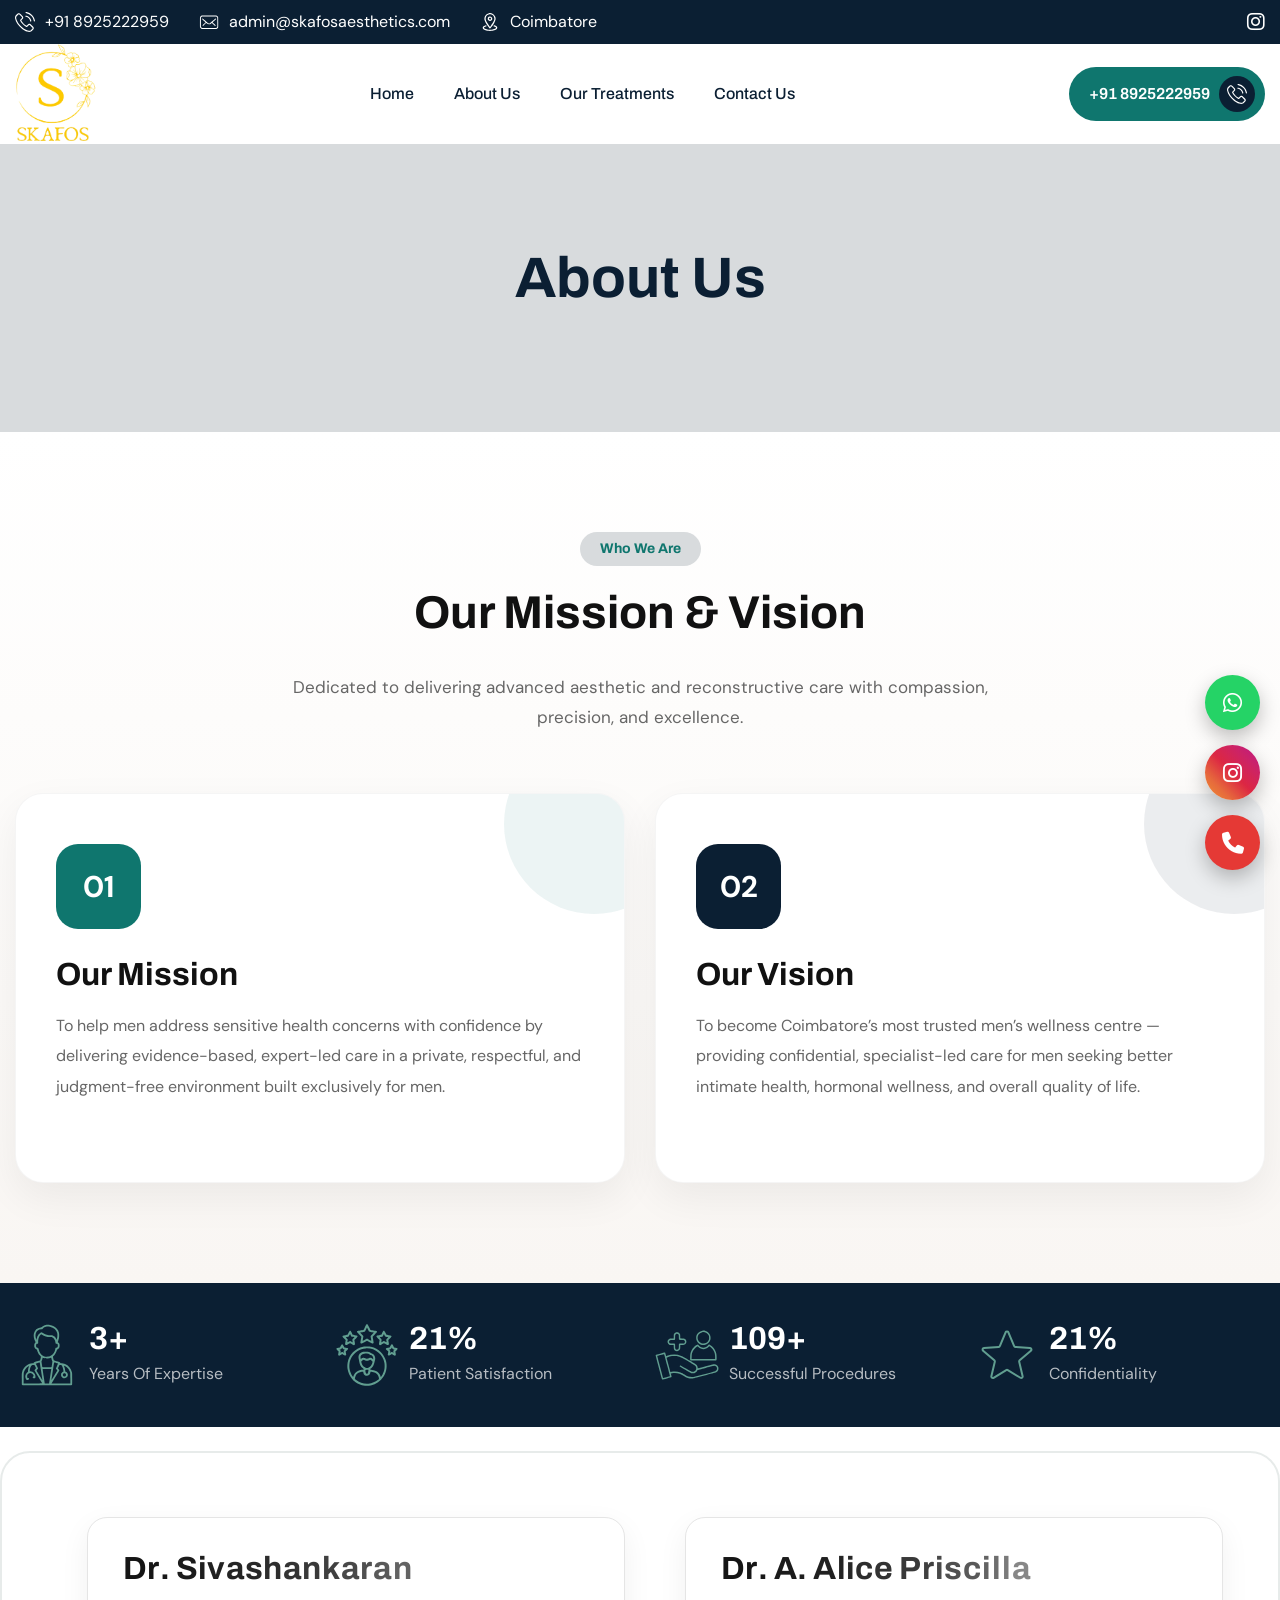
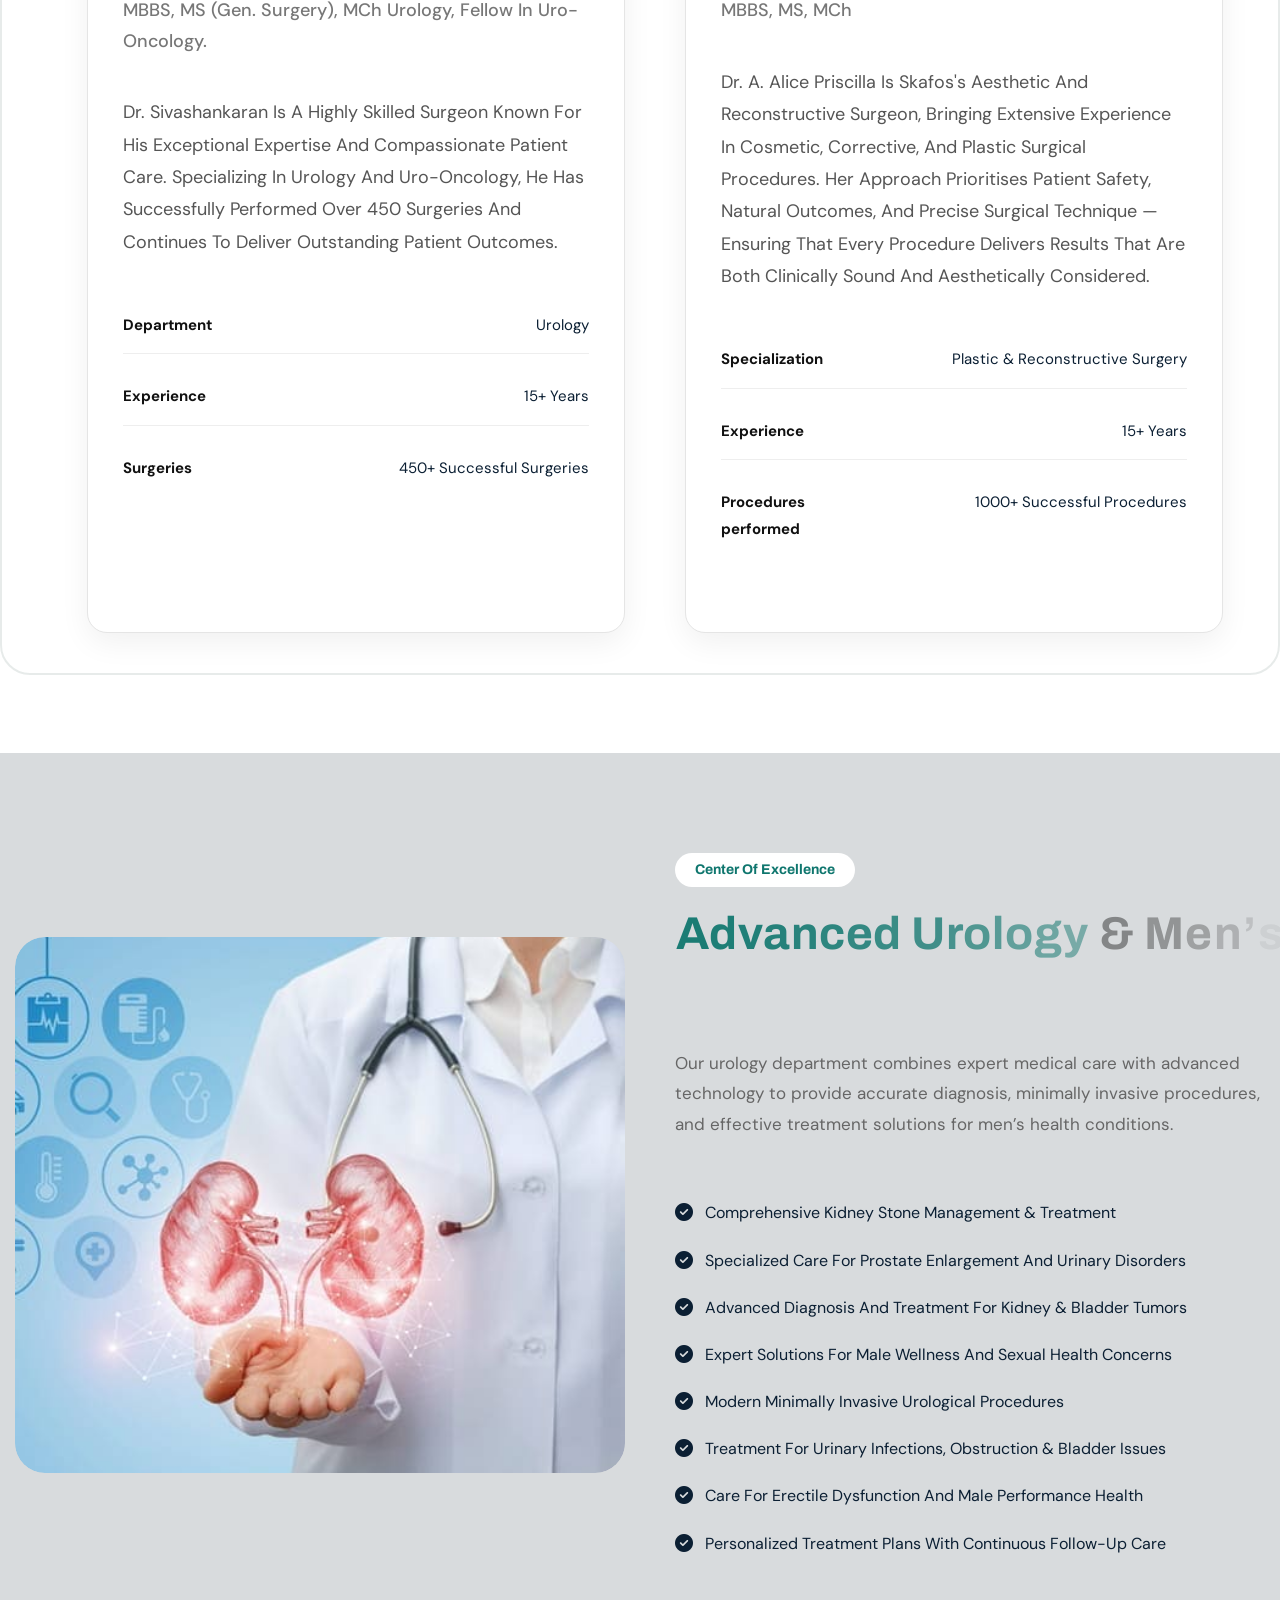
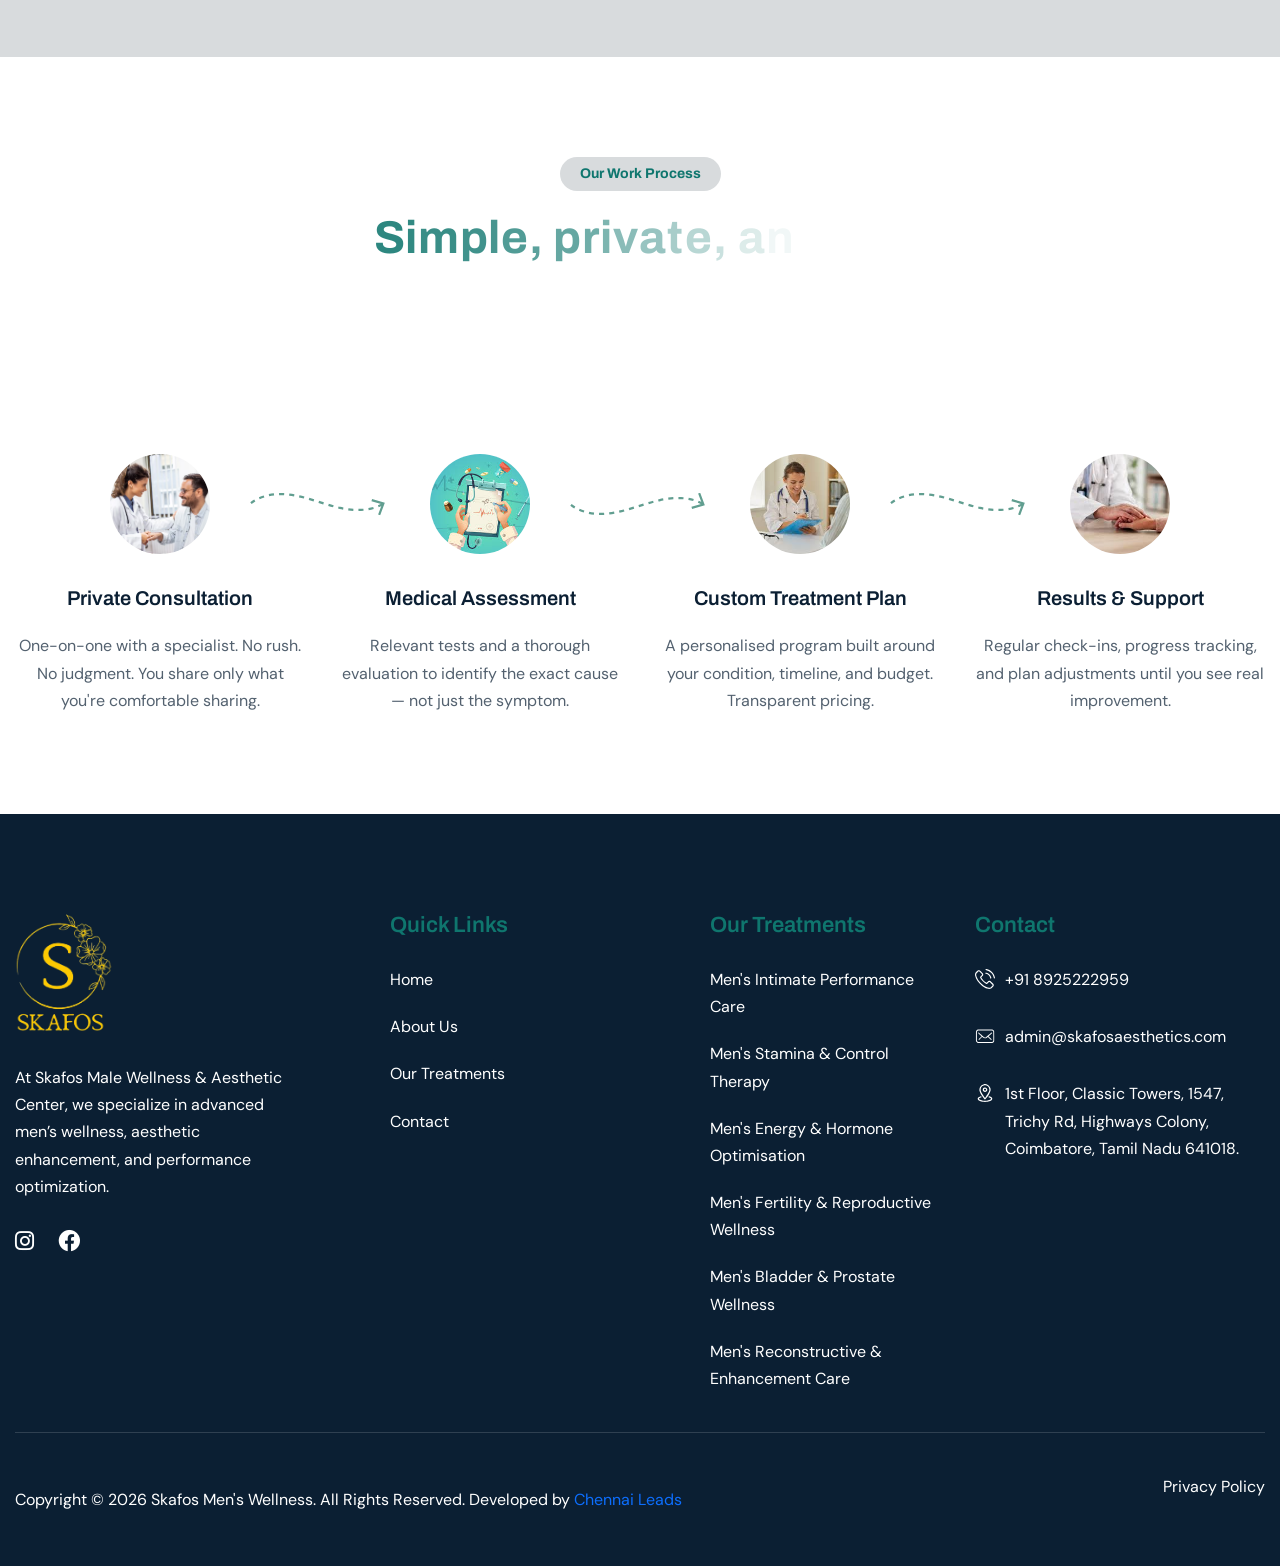
==== about.html @ 4e4a1e49 "first commit" ====
<!DOCTYPE html>
<html lang="zxx">

<!-- Mirrored from html.awaikenthemes.com/physiocare/contact.html by HTTrack Website Copier/3.x [XR&CO'2014], Mon, 18 May 2026 11:56:07 GMT -->
<head>
    <meta charset="utf-8">
<meta http-equiv="X-UA-Compatible" content="IE=edge">
<meta name="viewport" content="width=device-width, initial-scale=1.0">
	<!-- Meta -->
	<title>Skafos Men's Wellness </title>

<!-- Professional SEO Meta Tags -->
<meta name="description" content="Skafos Aesthetic & Wellness Center provides advanced men's wellness, aesthetic care, urology, hormone optimization, fertility wellness, and reconstructive treatments with expert medical care and complete privacy.">

<meta name="keywords" content="Men's Wellness Clinic, Aesthetic & Wellness Center, Men's Health Care, Hormone Optimization, Fertility Wellness, Urology Specialist, Reconstructive Care, Wellness Treatments, Private Men's Clinic, Advanced Aesthetic Care">

<meta name="author" content="Skafos Aesthetic & Wellness Center">

<meta name="robots" content="About, follow">
	<!-- Favicon Icon -->
	<link rel="shortcut icon" type="image/x-icon" href="images/favicon.ico">
	<!-- Google Fonts Css-->
	<link rel="preconnect" href="https://fonts.googleapis.com/">
    <link rel="preconnect" href="https://fonts.gstatic.com/" crossorigin>
    <link href="https://fonts.googleapis.com/css2?family=Archivo:ital,wght@0,100..900;1,100..900&amp;family=DM+Sans:ital,opsz,wght@0,9..40,100..1000;1,9..40,100..1000&amp;display=swap" rel="stylesheet">
	<!-- Bootstrap Css -->
	<link href="css/bootstrap.min.css" rel="stylesheet" media="screen">
	<!-- SlickNav Css -->
	<link href="css/slicknav.min.css" rel="stylesheet">
	<!-- Swiper Css -->
	<link rel="stylesheet" href="css/swiper-bundle.min.css">
	<!-- Font Awesome Icon Css-->
	<link href="css/all.css" rel="stylesheet" media="screen">
	<!-- Animated Css -->
	<link href="css/animate.css" rel="stylesheet">
    <!-- Magnific Popup Core Css File -->
	<link rel="stylesheet" href="css/magnific-popup.css">
	<!-- Mouse Cursor Css File -->
	<link rel="stylesheet" href="css/mousecursor.css">
	<!-- Main Custom Css -->
	<link href="css/custom.css?v=2" rel="stylesheet" media="screen">
</head>
 <style>
    /* Mission Vision Section */
.mission-vision-section{
    padding: 100px 0;
    background: linear-gradient(to bottom, #fff, #f9f6f3);
    position: relative;
    overflow: hidden;
}

/* Section Title */
.section-title{
    max-width: 700px;
    margin: 0 auto 60px;
}

/* .section-title span{
    display: inline-block;
    background: #f7e5df;
    color: #0F766E;
    padding: 8px 22px;
    border-radius: 50px;
    font-size: 14px;
    font-weight: 600;
    margin-bottom: 18px;
    letter-spacing: 0.5px;
} */

.section-title h2{
    font-size: 46px;
    font-weight: 700;
    color: #111;
    margin-bottom: 18px;
}

.section-title p{
    font-size: 17px;
    line-height: 1.8;
    color: #666;
}

/* Card Design */
.mv-card{
    position: relative;
    background: #fff;
    border-radius: 28px;
    padding: 50px 40px;
    height: 100%;
    overflow: hidden;
    transition: all 0.4s ease;
    box-shadow: 0 15px 40px rgba(0,0,0,0.06);
    border: 1px solid rgba(0,0,0,0.04);
}

.mv-card::before{
    content: '';
    position: absolute;
    width: 180px;
    height: 180px;
    border-radius: 50%;
    top: -60px;
    right: -60px;
    opacity: 0.08;
}

.mission-card::before{
    background: #0F766E;
}

.vision-card::before{
    background: #0B1F33;
}

.mv-card:hover{
    transform: translateY(-10px);
    box-shadow: 0 20px 50px rgba(0,0,0,0.12);
}

/* Icon */
.mv-icon{
    width: 85px;
    height: 85px;
    border-radius: 22px;
    display: flex;
    align-items: center;
    justify-content: center;
    margin-bottom: 30px;
    font-size: 30px;
    font-weight: 700;
    color: #fff;
}

.mission-card .mv-icon{
    background: #0F766E;
}

.vision-card .mv-icon{
    background: #0B1F33;
}

/* Content */
.mv-content h3{
    font-size: 32px;
    font-weight: 700;
    margin-bottom: 20px;
    color: #111;
}

.mv-content p{
    font-size: 16px;
    line-height: 1.9;
    color: #666;
    margin-bottom: 30px;
}

/* List */
.mv-content ul{
    padding: 0;
    margin: 0;
    list-style: none;
}

.mv-content ul li{
    position: relative;
    padding-left: 30px;
    margin-bottom: 15px;
    color: #444;
    font-size: 15px;
    font-weight: 500;
}

.mv-content ul li::before{
    content: "✓";
    position: absolute;
    left: 0;
    top: 0;
    color: #0F766E;
    font-weight: 700;
}

/* Responsive */
@media (max-width: 991px){

    .mission-vision-section{
        padding: 80px 0;
    }

    .section-title h2{
        font-size: 38px;
    }

    .mv-card{
        padding: 40px 30px;
    }
}

@media (max-width: 767px){

    .section-title{
        margin-bottom: 40px;
    }

    .section-title h2{
        font-size: 30px;
    }

    .section-title p{
        font-size: 15px;
    }

    .mv-card{
        padding: 35px 25px;
    }

    .mv-icon{
        width: 70px;
        height: 70px;
        font-size: 24px;
    }

    .mv-content h3{
        font-size: 26px;
    }
}
.floating-contact {
  position: fixed;
  right: 20px;
  bottom: 30px;
  z-index: 9999;

  display: flex;
  flex-direction: column;
  gap: 15px;
}

/* Buttons Base */
.contact-btn {
  width: 55px;
  height: 55px;
  border-radius: 50%;
  display: flex;
  align-items: center;
  justify-content: center;

  font-size: 22px;
  color: #fff;
  text-decoration: none;

  box-shadow: 0 8px 20px rgba(0,0,0,0.25);
  transition: all 0.3s ease;
  position: relative;
}

/* WhatsApp */
.whatsapp {
  background: #25D366;
}

/* Call */
.call {
  background: #E53935;
}

/* Instagram */
.instagram {
  background: linear-gradient(
    45deg,
    #f09433,
    #e6683c,
    #dc2743,
    #cc2366,
    #bc1888
  );
}

/* Hover Effects */
.contact-btn:hover {
  transform: scale(1.15);
  box-shadow: 0 10px 25px rgba(0,0,0,0.35);
}

/* Glow Effect */
.whatsapp:hover {
  box-shadow: 0 0 15px rgba(37, 211, 102, 0.6);
}

.call:hover {
  box-shadow: 0 0 15px rgba(229, 57, 53, 0.6);
}

.instagram:hover {
  box-shadow: 0 0 15px rgba(220, 39, 67, 0.6);
}

/* Floating Animation */
@keyframes floatY {
  0% { transform: translateY(0); }
  50% { transform: translateY(-6px); }
  100% { transform: translateY(0); }
}

.contact-btn {
  animation: floatY 3s ease-in-out infinite;
}

.call {
  animation-delay: 1s;
}

.instagram {
  animation-delay: 2s;
}
.team-member-details{
    background: #fff;
    border: 1px solid #e5e5e5;
    border-radius: 20px;
    padding: 35px;
    height: 100%;
    box-shadow: 0 10px 30px rgba(0,0,0,0.06);
    transition: all 0.3s ease;
}

.team-member-details:hover{
    transform: translateY(-5px);
    box-shadow: 0 15px 40px rgba(0,0,0,0.1);
}

.member-detail-header h2{
    font-size: 32px;
    margin-bottom: 10px;
    color: #111;
}

.member-detail-header p{
    color: #777;
    margin-bottom: 20px;
    font-weight: 500;
}

.member-detail-content p{
    line-height: 1.8;
    color: #555;
    margin-bottom: 25px;
}

.member-detail-body ul{
    list-style: none;
    padding: 0;
    margin: 0;
}

.member-detail-body ul li{
    display: flex;
    justify-content: space-between;
    gap: 15px;
    padding: 14px 0;
    border-bottom: 1px solid #eee;
    font-size: 15px;
}

.member-detail-body ul li:last-child{
    border-bottom: none;
}

.member-detail-body ul li span{
    font-weight: 700;
    color: #111;
}

/* Mobile Responsive */
@media (max-width: 767px){

    .team-member-details{
        padding: 25px;
    }

    .member-detail-header h2{
        font-size: 26px;
    }

    .member-detail-body ul li{
        flex-direction: column;
        align-items: flex-start;
    }
}
</style>
<body>
<div class="floating-contact">

  <!-- WhatsApp -->
  <a href="https://wa.me/918925222959" target="_blank" class="contact-btn whatsapp">
    <i class="fab fa-whatsapp"></i>
  </a>
 <!-- Instagram -->
  <a href="https://www.instagram.com/skafosaesthetics/" target="_blank" class="contact-btn instagram">
    <i class="fab fa-instagram"></i>
  </a>
  <!-- Call -->
  <a href="tel:+918925222959" class="contact-btn call">
    <i class="fas fa-phone"></i>
  </a>
</div>
    

   

    <!-- Topbar Section Start -->
    <div class="topbar d-none d-md-block ">
        <div class="container">
            <div class="row align-items-center">
                <div class="col-lg-9 col-md-12">
                    <!-- Topbar Contact Information Start -->
                    <div class="topbar-contact-info">
                        <ul>
                            <li><a href="tel:+918925222959"><img src="images/icon-phone.svg" alt="">+91 8925222959</a></li>
                            <li><a href="mailto:admin@skafosaesthetics.com"><img src="images/icon-mail.svg" alt="">admin@skafosaesthetics.com
</a></li>
                            <li class="hide-mobile"><a href="#"><img src="images/icon-location.svg" alt="">
                                 Coimbatore</a></li>
                        </ul>
                    </div>
                    <!-- Topbar Contact Information End -->
                </div>

                <div class="col-lg-3 col-md-0">
                    <!-- Topbar Social Links Start -->
                    <div class="topbar-social-links">
                        <ul>
                           
                          
                            <li><a href="https://www.instagram.com/skafosaesthetics?igsh=MTNkcXV2ZnFtOGQxYQ%3D%3D"><i class="fa-brands fa-instagram"></i></a></li>
                           
                        </ul>
                    </div>
                    <!-- Topbar Social Links End -->
                </div>
            </div>
        </div>
    </div>
    <!-- Topbar Section End -->

    <!-- Header Start -->
	<header class="main-header">
		<div class="header-sticky">
			<nav class="navbar navbar-expand-lg">
				<div class="container">
					<!-- Logo Start -->
					<a class="navbar-brand" href="index.html">
						<img src="images/logo1.png" alt="Logo" style="height: 100px;">
					</a>
					<!-- Logo End -->

					<!-- Main Menu Start -->
					<div class="collapse navbar-collapse main-menu">
                        <div class="nav-menu-wrapper">
                            <ul class="navbar-nav mr-auto" id="menu">
                                <li class="nav-item"><a class="nav-link" href="index.html">Home</a>
                                 
                                </li> 
                                <li class="nav-item"><a class="nav-link "href="about.html">About Us</a></li>                               
                                <li class="nav-item"><a class="nav-link" href="services.html">Our Treatments</a></li>
                                
                                <li class="nav-item"><a class="nav-link" href="contact.html">Contact Us</a></li>                                
                            </ul>
                        </div>
                        <!-- Let’s Start Button Start -->
                        <div class="header-btn d-inline-flex">
                            <a href="tel:+918925222959" class="btn-default">+91 8925222959</a>
                        </div>
                        <!-- Let’s Start Button End -->
					</div>
					<!-- Main Menu End -->
					<div class="navbar-toggle"></div>
				</div>
			</nav>
			<div class="responsive-menu"></div>
		</div>
	</header>
	<!-- Header End -->

	<!-- Page Header Start -->
	<div class="page-header">
		<div class="container">
			<div class="row">
				<div class="col-lg-12">
					<!-- Page Header Box Start -->
					<div class="page-header-box">
						<h1 class="text-anime-style-2" data-cursor="-opaque">About Us</h1>
						<!-- <nav class="wow fadeInUp">
							<ol class="breadcrumb">
								<li class="breadcrumb-item"><a href="index.html">home</a></li>
								<li class="breadcrumb-item active" aria-current="page">contact us</li>
							</ol>
						</nav> -->
					</div>
					<!-- Page Header Box End -->
				</div>
			</div>
		</div>
	</div>
	<!-- Page Header End -->

<!-- About Us Start -->
<!-- <div class="about-us">
    <div class="container">
        <div class="row align-items-center">

            <div class="col-lg-6">
                <div class="about-us-image">
                    <div class="about-img">
                        <figure class="reveal image-anime">
                            <img src="images/about5.jpg" alt="ED treatment consultation room in Coimbatore">
                        </figure>

                        <div class="company-experience">
                            <div class="icon-box">
                                <img src="images/icon-experience.svg" alt="">
                            </div>
                            <div class="company-experience-content">
                                <h3>Doctors with <span class="counter">15</span>+</h3>
                                <p>years of experience</p>
                                 <h3><span class="counter">500</span>+</h3>
                                <p>successful surgeries, Confidentiality maintained</p>
                            </div>
                        </div>
                    </div>
                </div>
            </div>

            <div class="col-lg-6">
                <div class="about-content">

                    <div class="section-title">
                        <h3 class="wow fadeInUp">about skafos</h3>
                        <h2 class="text-anime-style-2" data-cursor="-opaque">
                            Elevating Men’s <span>Health & Confidence</span>
                        </h2>

                        <p class="wow fadeInUp" data-wow-delay="0.25s">
                            At Skafos Male Wellness & Aesthetic Center, we specialize in advanced men’s wellness,
                            aesthetic enhancement, and performance optimization. Our goal is to help men regain
                            strength, improve vitality, and enhance overall appearance with safe, science-backed treatments.
                        </p>
                    </div>

                    <div class="about-us-body">

                        <div class="about-list-item wow fadeInUp" data-wow-delay="0.5s">
                            <div class="icon-box">
                                <img src="images/icon-about-us-1.svg" alt="">
                            </div>
                            <div class="about-list-content">
                                <h3>men’s wellness programs</h3>
                            </div>
                        </div>

                        <div class="about-list-item wow fadeInUp" data-wow-delay="0.5s">
                            <div class="icon-box">
                                <img src="images/icon-about-us-2.svg" alt="">
                            </div>
                            <div class="about-list-content">
                                <h3>hormone & vitality support</h3>
                            </div>
                        </div>

                        <div class="about-list-item wow fadeInUp" data-wow-delay="0.75s">
                            <div class="icon-box">
                                <img src="images/icon-about-us-3.svg" alt="">
                            </div>
                            <div class="about-list-content">
                                <h3>aesthetic enhancement care</h3>
                            </div>
                        </div>

                        <div class="about-list-item wow fadeInUp" data-wow-delay="0.75s">
                            <div class="icon-box">
                                <img src="images/icon-about-us-4.svg" alt="">
                            </div>
                            <div class="about-list-content">
                                <h3>fitness & performance guidance</h3>
                            </div>
                        </div>

                    </div>

                    <div class="about-us-footer">

                        

                        <div class="appointment-btn wow fadeInUp" data-wow-delay="1s">
                            <a href="contact.html" class="btn-default">
                               Book Appointment
                            </a>
                        </div>

                    </div>

                </div>
            </div>

        </div>
    </div>
</div> -->
<!-- About Us End -->
<!-- Mission Vision Section Start -->
<section class="mission-vision-section">
    <div class="container">

        <div class="section-title text-center">
                        <h3 class="wow fadeInUp">Who we are</h3>
            <h2>Our Mission & Vision</h2>
            <p>
                Dedicated to delivering advanced aesthetic and reconstructive care 
                with compassion, precision, and excellence.
            </p>
        </div>

        <div class="row g-4">

            <!-- Mission Card -->
            <div class="col-lg-6">
                <div class="mv-card mission-card">

                    <div class="mv-icon">
                        <span>01</span>
                    </div>

                    <div class="mv-content">
                        <h3>Our Mission</h3>

                        <p>
                           To help men address sensitive health concerns with confidence by delivering evidence-based, expert-led care in a private, respectful, and judgment-free environment built exclusively for men.
                        </p>

                        <!-- <ul>
                            <li>Advanced & Safe Procedures</li>
                            <li>Patient-Centered Care</li>
                            <li>Natural & Lasting Results</li>
                        </ul> -->
                    </div>

                </div>
            </div>

            <!-- Vision Card -->
            <div class="col-lg-6">
                <div class="mv-card vision-card">

                    <div class="mv-icon">
                        <span>02</span>
                    </div>

                    <div class="mv-content">
                        <h3>Our Vision</h3>

                        <p>
                           To become Coimbatore’s most trusted men’s wellness centre — providing confidential, specialist-led care for men seeking better intimate health, hormonal wellness, and overall quality of life.
                        </p>

                        <!-- <ul>
                            <li>Excellence in Patient Outcomes</li>
                            <li>Innovation in Cosmetic Care</li>
                            <li>Trusted Healthcare Leadership</li>
                        </ul> -->
                    </div>

                </div>
            </div>

        </div>

    </div>
</section>
<!-- Mission Vision Section End -->







<!-- Company Counter Start -->









<div class="company-counter">
    <div class="container">
        <div class="row">

            <!-- Counter Item -->
            <div class="col-lg-3 col-md-6">
                <div class="company-counter-item">

                    <div class="icon-box">
                        <img src="images/icon-counter-1.svg" alt="">
                    </div>

                    <div class="company-counter-content">
                        <h3><span class="counter">15</span>+</h3>
                        <p>years of expertise</p>
                    </div>

                </div>
            </div>

            <!-- Counter Item -->
            <div class="col-lg-3 col-md-6">
                <div class="company-counter-item">

                    <div class="icon-box">
                        <img src="images/icon-counter-2.svg" alt="">
                    </div>

                    <div class="company-counter-content">
                        <h3><span class="counter">98</span>%</h3>
                        <p>Patient satisfaction </p>
                    </div>

                </div>
            </div>

            <!-- Counter Item -->
            <div class="col-lg-3 col-md-6">
                <div class="company-counter-item">

                    <div class="icon-box">
                        <img src="images/icon-counter-3.svg" alt="">
                    </div>

                    <div class="company-counter-content">
                        <h3><span class="counter">500</span>+</h3>
                        <p>successful procedures</p>
                    </div>

                </div>
            </div>

            <!-- Counter Item -->
            <div class="col-lg-3 col-md-6">
                <div class="company-counter-item">

                    <div class="icon-box">
                        <img src="images/icon-counter-4.svg" alt="">
                    </div>

                    <div class="company-counter-content">
                        <h3><span class="counter">100</span>%</h3>
                        <p>Confidentiality</p>
                    </div>

                </div>
            </div>

        </div>
    </div>
</div>
<!-- Company Counter End -->
  <!-- Team Details Section Start -->
<div class="page-team-single py-5">
    <div class="container">

        <div class="row g-4">

            <!-- Doctor 1 -->
            <div class="col-lg-6 col-md-6 col-12">

                <div class="team-member-details">

                    <div class="member-detail-header">
                        <h2 class="text-anime-style-2">
                            Dr. Sivashankaran
                        </h2>

                        <p>
                            MBBS, MS (Gen. Surgery), MCh Urology, Fellow in Uro-Oncology.
                        </p>
                    </div>

                    <div class="member-detail-content">
                        <p>
                            Dr. Sivashankaran is a highly skilled surgeon known for his
                            exceptional expertise and compassionate patient care.
                            Specializing in Urology and Uro-Oncology, he has successfully
                            performed over 450 surgeries and continues to deliver outstanding
                            patient outcomes.
                        </p>
                    </div>

                    <div class="member-detail-body">
                        <ul>
                            <li>
                                <span>Department</span>
                                Urology
                            </li>

                            <li>
                                <span>Experience</span>
                                15+ Years
                            </li>

                            <li>
                                <span>Surgeries</span>
                                450+ Successful Surgeries
                            </li>
                        </ul>
                    </div>

                </div>

            </div>

            <!-- Doctor 2 -->
            <div class="col-lg-6 col-md-6 col-12">

                <div class="team-member-details">

                    <div class="member-detail-header">
                        <h2 class="text-anime-style-2">
                            Dr. A. Alice Priscilla
                        </h2>

                        <p>
                            MBBS, MS, MCh
                        </p>
                    </div>

                    <div class="member-detail-content">
                        <p>
                           Dr. A. Alice Priscilla is Skafos's aesthetic and reconstructive surgeon, bringing extensive experience in cosmetic, corrective, and plastic surgical procedures.
Her approach prioritises patient safety, natural outcomes, and precise surgical technique — ensuring that every procedure delivers results that are both clinically sound and aesthetically considered.

                        </p>
                    </div>

                    <div class="member-detail-body">
                        <ul>
                            <li>
                                <span>Specialization</span>
                              Plastic & Reconstructive Surgery 
                            </li>

                            <li>
                                <span>Experience</span>
                                15+ Years
                            </li>

                            <li>
                                <span>Procedures performed</span>
                                1000+ Successful Procedures
                            </li>
                        </ul>
                    </div>

                </div>

            </div>

        </div>
    </div>
</div>
<!-- Team Details Section End -->



 <!-- Quality Treatment Section Start -->
<div class="quality-treatment">
    <div class="container">
        <div class="row align-items-center">

            <div class="col-lg-6">

                <!-- Video Treatment Video Start -->
                <div class="quality-treatment-video" data-cursor-text="Play">

                    <!-- Video Image Start -->
                    <div class="video-image">
                       
                            <figure class="image-anime">
                                <img src="images/about4.jpg" alt="Urology Treatment">
                            </figure>
                        </a>
                    </div>
                    <!-- Video Image End -->

                </div>
                <!-- Video Treatment Video End -->

            </div>

            <div class="col-lg-6">

                <!-- Quality Treatment Content Start -->
                <div class="quality-treatment-content">

                    <!-- Section Title Start -->
                    <div class="section-title">
                        <h3 class="wow fadeInUp">center of excellence</h3>

                        <h2 class="text-anime-style-2" data-cursor="-opaque">
                            <span>Advanced Urology</span> & Men’s Health Care
                        </h2>

                        <p class="wow fadeInUp" data-wow-delay="0.25s">
                            Our urology department combines expert medical care with advanced
                            technology to provide accurate diagnosis, minimally invasive procedures,
                            and effective treatment solutions for men’s health conditions.
                        </p>
                    </div>
                    <!-- Section Title End -->

                    <!-- Quality Treatment Body Start -->
                    <div class="quality-treatment-body wow fadeInUp" data-wow-delay="0.5s">

                        <ul>
                            <li>Comprehensive kidney stone management & treatment</li>

                            <li>Specialized care for prostate enlargement and urinary disorders</li>

                            <li>Advanced diagnosis and treatment for kidney & bladder tumors</li>

                            <li>Expert solutions for male wellness and sexual health concerns</li>

                            <li>Modern minimally invasive urological procedures</li>

                            <li>Treatment for urinary infections, obstruction & bladder issues</li>

                            <li>Care for erectile dysfunction and male performance health</li>

                            <li>Personalized treatment plans with continuous follow-up care</li>
                        </ul>

                    </div>
                    <!-- Quality Treatment Body End -->

                </div>
                <!-- Quality Treatment Content End -->

            </div>

        </div>
    </div>
</div>
<!-- Quality Treatment Section End -->


<!-- Therapy Process Start -->
    <div class="therapy-process">
        <div class="container">
            <div class="row section-row">
                <div class="col-lg-12">
                    <!-- Section Title Start -->
                    <div class="section-title">
                        <h3 class="wow fadeInUp">Our Work process</h3>
                        <h2 class="text-anime-style-2" data-cursor="-opaque">
                            <span> Simple, private, and built</span> 
                        around your comfort at every stage.</h2>
                    </div>
                    <!-- Section Title End -->
                </div>  
            </div>

            <div class="row">
                <div class="col-lg-3 col-md-6">
                    <!-- Therapy Process Item Start -->
                    <div class="therapy-process-item wow fadeInUp">
                        <!-- Icon Box Start -->
                        <div class="icon-box">
                            <figure class="image-anime">
                                <img src="images/p1.avif" alt="">
                            </figure>
                        </div>
                        <!-- Icon Box End -->

                        <!-- Therapy Process Content Start -->
                        <div class="therapy-process-content">
                            <h3>Private Consultation</h3>
                            <p>One-on-one with a specialist. No rush. No judgment. You share only what you're comfortable sharing.</p>
                        </div>
                        <!-- Therapy Process Content End -->
                    </div>
                    <!-- Therapy Process Item End -->
                </div>

                <div class="col-lg-3 col-md-6">
                    <!-- Therapy Process Item Start -->
                    <div class="therapy-process-item wow fadeInUp" data-wow-delay="0.25s">
                        <!-- Icon Box Start -->
                        <div class="icon-box">
                            <figure class="image-anime">
                                <img src="images/p2.jpg" alt="">
                            </figure>
                        </div>
                        <!-- Icon Box End -->

                        <!-- Therapy Process Content Start -->
                        <div class="therapy-process-content">
                            <h3>Medical Assessment</h3>
                            <p>Relevant tests and a thorough evaluation to identify the exact cause — not just the symptom.</p>
                        </div>
                        <!-- Therapy Process Content End -->
                    </div>
                    <!-- Therapy Process Item End -->
                </div>

                <div class="col-lg-3 col-md-6">
                    <!-- Therapy Process Item Start -->
                    <div class="therapy-process-item wow fadeInUp" data-wow-delay="0.5s">
                        <!-- Icon Box Start -->
                        <div class="icon-box">
                            <figure class="image-anime">
                                <img src="images/p3.jpg" alt="">
                            </figure>
                        </div>
                        <!-- Icon Box End -->

                        <!-- Therapy Process Content Start -->
                        <div class="therapy-process-content">
                            <h3>Custom Treatment Plan</h3>
                            <p>A personalised program built around your condition, timeline, and budget. Transparent pricing.</p>
                        </div>
                        <!-- Therapy Process Content End -->
                    </div>
                    <!-- Therapy Process Item End -->
                </div>

                <div class="col-lg-3 col-md-6">
                    <!-- Therapy Process Item Start -->
                    <div class="therapy-process-item wow fadeInUp" data-wow-delay="0.75s">
                        <!-- Icon Box Start -->
                        <div class="icon-box">
                            <figure class="image-anime">
                                <img src="images/p4.jpg" alt="">
                            </figure>
                        </div>
                        <!-- Icon Box End -->

                        <!-- Therapy Process Content Start -->
                        <div class="therapy-process-content">
                            <h3>Results & Support</h3>
                            <p>Regular check-ins, progress tracking, and plan adjustments until you see real improvement.</p>
                        </div>
                        <!-- Therapy Process Content End -->
                    </div>
                    <!-- Therapy Process Item End -->
                </div>
            </div>
        </div>
    </div>
    <!-- Therapy Process End -->

     <!-- Footer Start -->
     <footer class="main-footer">
        <div class="container">
            <div class="row">
                <div class="col-lg-3">
                    <!-- About Footer Start -->
                    <div class="about-footer">
                        <!-- Footer Logo Start -->
                        <div class="footer-logo">
                            <img src="images/logo1.png" alt="" style="height: 120px;">
                        </div>
                        <!-- Footer Logo End -->

                        <!-- About Footer Content Start -->
                        <div class="about-footer-content">
                            <p>At Skafos Male Wellness & Aesthetic Center, we specialize in advanced men’s wellness, aesthetic enhancement, and performance optimization.</p>
                        </div>
                        <!-- Footer Social Links Start -->
                        <div class="footer-social-links">
                            <ul>
                                
                              
                                <li><a href="https://www.instagram.com/skafosaesthetics?igsh=MTNkcXV2ZnFtOGQxYQ%3D%3D"><i class="fa-brands fa-instagram"></i></a></li>                                                                
                                <li><a href="https://www.facebook.com/people/Skafos-Aesthetic-and-wellness-Center/61560946264782/#"><i class="fa-brands fa-facebook"></i></a></li>                                                                
                            </ul>
                        </div>
                        <!-- Footer Social Links End -->
                        
                    </div>
                    <!-- About Footer End -->
                </div>
                
                <div class="col-lg-3 col-md-4">
                    <!-- About Links Start -->
                    <div class="about-service-list">
                        <h3>Quick Links</h3>
                        <ul>
                           <li><a href="index.html">Home</a></li>
                           <li><a href="about.html">About Us</a></li>
                            <li><a href="services.html">Our Treatments</a></li>
                            <li><a href="contact.html">Contact</a></li>
                        </ul>
                    </div>
                    <!-- About Links End -->
                </div>

                <div class="col-lg-3 col-md-4">
                    <!-- About Links Start -->
                    <div class="about-service-list">
                        <h3>Our Treatments</h3>
                        <ul>
                            <li><a href="services.html">Men's Intimate Performance Care</a></li>
                            <li><a href="services.html">Men's Stamina & Control Therapy</a></li>
                            <li><a href="services.html">Men's Energy & Hormone Optimisation</a></li>
                             <li><a href="services.html">Men's Fertility & Reproductive Wellness</a></li>
                              <li><a href="services.html">Men's Bladder & Prostate Wellness</a></li>
                               <li><a href="services.html">Men's Reconstructive & Enhancement Care</a></li>
                        </ul>
                    </div>
                    <!-- About Links End -->
                </div>

                <div class="col-lg-3 col-md-4">
                    <!-- About Links Start -->
                    <div class="footer-contact">
                        <h3>contact</h3>
                        <!-- Footer Contact Details Start -->
                        <div class="footer-contact-details">
                            <!-- Footer Info Box Start -->
                            <div class="footer-info-box">
                                <div class="icon-box">
                                    <img src="images/icon-phone.svg" alt="">
                                </div>
                                <div class="footer-info-box-content">
                                   <a href="tel:+918925222959"><p>+91 8925222959</p></a>
                                </div>                                
                            </div>
                            <!-- Footer Info Box End -->

                            <!-- Footer Info Box Start -->
                            <div class="footer-info-box">
                                <div class="icon-box">
                                    <img src="images/icon-mail.svg" alt="">
                                </div>
                                <div class="footer-info-box-content">
                                   <a href="mailto:admin@skafosaesthetics.com"><p>admin@skafosaesthetics.com</p></a>
                                </div>
                            </div>
                            <!-- Footer Info Box End -->

                            <!-- Footer Info Box Start -->
                            <div class="footer-info-box">
                                <div class="icon-box">
                                    <img src="images/icon-location.svg" alt="">
                                </div>
                                <div class="footer-info-box-content">
                                    <p>1st Floor, Classic Towers, 1547, Trichy Rd, Highways Colony, Coimbatore, Tamil Nadu 641018.</p>
                                </div>                                
                            </div>
                            <!-- Footer Info Box End -->
                        </div>
                        <!-- Footer Contact Details End -->
                    </div>
                    <!-- About Links End -->
                </div>
            </div>

           <!-- Footer Copyright Section Start -->
<div class="footer-copyright">
    <div class="row align-items-center">

        <!-- Left Side -->
        <div class="col-md-6">
            <div class="footer-copyright-text text-center">
    <p style="margin:0; white-space: nowrap;">
        Copyright © 
        <script>document.write(new Date().getFullYear())</script> 
       Skafos Men's Wellness. 
        All Rights Reserved. Developed by 
        <a href="https://chennaileads.com" target="_blank">
            Chennai Leads
        </a>
    </p>
</div>
        </div>

        <!-- Right Side -->
        <div class="col-md-6 text-md-end">
            <div class="footer-policy">
                <p style="color: white;">
                  
                   
                    <a href="privacypolicy.html" style="color: white;">
                        Privacy Policy
                    </a>
                </p>
            </div>
        </div>

    </div>
</div>
<!-- Footer Copyright Section End -->
        </div>
     </footer>
    <!-- Footer End -->
    
    <!-- Jquery Library File -->
    <script src="js/jquery-3.7.1.min.js"></script>
    <!-- Bootstrap js file -->
    <script src="js/bootstrap.min.js"></script>
    <!-- Validator js file -->
    <script src="js/validator.min.js"></script>
    <!-- SlickNav js file -->
    <script src="js/jquery.slicknav.js"></script>
    <!-- Swiper js file -->
    <script src="js/swiper-bundle.min.js"></script>
    <!-- Counter js file -->
    <script src="js/jquery.waypoints.min.js"></script>
    <script src="js/jquery.counterup.min.js"></script>
    <!-- Magnific js file -->
    <script src="js/jquery.magnific-popup.min.js"></script>
    <!-- SmoothScroll -->
    <script src="js/SmoothScroll.js"></script>
    <!-- Parallax js -->
    <script src="js/parallaxie.js"></script>
    <!-- MagicCursor js file -->
    <script src="js/gsap.min.js"></script>
    <script src="js/magiccursor.js"></script>
    <!-- Text Effect js file -->
    <script src="js/SplitText.js"></script>
    <script src="js/ScrollTrigger.min.js"></script>
    <!-- YTPlayer js File -->
    <script src="js/jquery.mb.YTPlayer.min.js"></script>
    <!-- Wow js file -->
    <script src="js/wow.js"></script>
    <!-- Main Custom js file -->
    <script src="js/function.js"></script>
	<script src="../../demo.awaikenthemes.com/assets/js/theme-panel.js"></script>
       <script>
  const toggleBtn = document.getElementById("callToggle");
  const enquiryBox = document.getElementById("enquiryBox");

  toggleBtn.addEventListener("click", () => {
    enquiryBox.style.display =
      enquiryBox.style.display === "block" ? "none" : "block";
  });

  document.addEventListener("click", (e) => {
    if (!e.target.closest(".floating-contact")) {
      enquiryBox.style.display = "none";
    }
  });
  toggleBtn.addEventListener("click", () => {
  enquiryBox.classList.toggle("show");
});
</script>
</body>

<!-- Mirrored from html.awaikenthemes.com/physiocare/contact.html by HTTrack Website Copier/3.x [XR&CO'2014], Mon, 18 May 2026 11:56:08 GMT -->
</html>
---- css/mousecursor.css ----
/*! normalize.css v7.0.0 | MIT License | github.com/necolas/normalize.css */
.cb-cursor {
	position: fixed;
	top: 0;
	left: 0;
	z-index: 150;
	contain: layout style size;
	pointer-events: none;
	will-change: transform;
	-webkit-transition: opacity 0.3s, color 0.4s;
	-o-transition: opacity 0.3s, color 0.4s;
	-moz-transition: opacity 0.3s, color 0.4s;
	transition: opacity 0.3s, color 0.4s;
}

.cb-cursor:before {
	content: "";
	position: absolute;
	top: -24px;
	left: -24px;
	display: block;
	width: 48px;
	height: 48px;
	-webkit-transform: scale(0);
	-moz-transform: scale(0);
	-ms-transform: scale(0);
	-o-transform: scale(0);
	transform: scale(0);
	background: #062D21;
	-webkit-border-radius: 50%;
	-moz-border-radius: 50%;
	border-radius: 50%;
	-webkit-transition: opacity 0.1s, -webkit-transform 0.3s ease-in-out;
	transition: opacity 0.1s, -webkit-transform 0.3s ease-in-out;
	-o-transition: opacity 0.1s, -o-transform 0.3s ease-in-out;
	-moz-transition: transform 0.3s ease-in-out, opacity 0.1s, -moz-transform 0.3s ease-in-out;
	transition: transform 0.3s ease-in-out, opacity 0.1s;
	transition: transform 0.3s ease-in-out, opacity 0.1s, -webkit-transform 0.3s ease-in-out, -moz-transform 0.3s ease-in-out, -o-transform 0.3s ease-in-out;
}

.cb-cursor-text {
	position: absolute;
	top: -18px;
	left: -18px;
	width: 36px;
	height: 36px;
	display: -webkit-box;
	display: -webkit-flex;
	display: -moz-box;
	display: -ms-flexbox;
	display: flex;
	-webkit-box-align: center;
	-webkit-align-items: center;
	-moz-box-align: center;
	-ms-flex-align: center;
	align-items: center;
	-webkit-box-pack: center;
	-webkit-justify-content: center;
	-moz-box-pack: center;
	-ms-flex-pack: center;
	justify-content: center;
	-webkit-transform: scale(0) rotate(10deg);
	-moz-transform: scale(0) rotate(10deg);
	-ms-transform: scale(0) rotate(10deg);
	-o-transform: scale(0) rotate(10deg);
	transform: scale(0) rotate(10deg);
	opacity: 0;
	color: white;
	font-size: 16px;
	line-height: 20px;
	text-align: center;
	letter-spacing: -0.01em;
	-webkit-transition: opacity 0.4s, -webkit-transform 0.3s;
	transition: opacity 0.4s, -webkit-transform 0.3s;
	-o-transition: opacity 0.4s, -o-transform 0.3s;
	-moz-transition: opacity 0.4s, transform 0.3s, -moz-transform 0.3s;
	transition: opacity 0.4s, transform 0.3s;
	transition: opacity 0.4s, transform 0.3s, -webkit-transform 0.3s, -moz-transform 0.3s, -o-transform 0.3s;
}

@supports (mix-blend-mode: exclusion) {
	.cb-cursor.-exclusion, .cb-cursor.-opaque {
		mix-blend-mode: exclusion;
	}
}

@supports (mix-blend-mode: exclusion) {
	.cb-cursor.-exclusion:before, .cb-cursor.-opaque:before {
		background: white;
	}
}

.cb-cursor.-normal, .cb-cursor.-text {
	mix-blend-mode: normal;
}

.cb-cursor.-normal:before, .cb-cursor.-text:before {
	background: currentColor;
}

.cb-cursor.-inverse {
	color: white;
}

.cb-cursor.-visible:before {
	-webkit-transform: scale(0.2);
	-moz-transform: scale(0.2);
	-ms-transform: scale(0.2);
	-o-transform: scale(0.2);
	transform: scale(0.2);
}

.cb-cursor.-visible.-active:before {
	-webkit-transform: scale(0.23);
	-moz-transform: scale(0.23);
	-ms-transform: scale(0.23);
	-o-transform: scale(0.23);
	transform: scale(0.23);
	-webkit-transition-duration: 0.2s;
	-moz-transition-duration: 0.2s;
	-o-transition-duration: 0.2s;
	transition-duration: 0.2s;
}

.cb-cursor.-pointer:before {
	-webkit-transform: scale(0);
	-moz-transform: scale(0);
	-ms-transform: scale(0);
	-o-transform: scale(0);
	transform: scale(0);
}

.cb-cursor.-text:before {
	background: #000;
	opacity: 0.80;
	backdrop-filter: blur(10);
	-webkit-transform: scale(1.7);
	-moz-transform: scale(1.7);
	-ms-transform: scale(1.7);
	-o-transform: scale(1.7);
	transform: scale(1.7);
}

.cb-cursor.-text .cb-cursor-text {
	opacity: 1;
	-webkit-transform: scale(1);
	-moz-transform: scale(1);
	-ms-transform: scale(1);
	-o-transform: scale(1);
	transform: scale(1);
}

.cb-cursor.-text.-active:before {
	-webkit-transform: scale(1.6);
	-moz-transform: scale(1.6);
	-ms-transform: scale(1.6);
	-o-transform: scale(1.6);
	transform: scale(1.6);
	-webkit-transition-duration: 0.2s;
	-moz-transition-duration: 0.2s;
	-o-transition-duration: 0.2s;
	transition-duration: 0.2s;
}

.cb-cursor.-opaque:before {
	-webkit-transform: scale(1.32);
	-moz-transform: scale(1.32);
	-ms-transform: scale(1.32);
	-o-transform: scale(1.32);
	transform: scale(1.32);
}

.cb-cursor.-opaque.-active:before {
	-webkit-transform: scale(1.2);
	-moz-transform: scale(1.2);
	-ms-transform: scale(1.2);
	-o-transform: scale(1.2);
	transform: scale(1.2);
}

.cb-cursor.-lg:before {
	-webkit-transform: scale(2);
	-moz-transform: scale(2);
	-ms-transform: scale(2);
	-o-transform: scale(2);
	transform: scale(2);
}

.cb-cursor.-hidden:before {
	-webkit-transform: scale(0);
	-moz-transform: scale(0);
	-ms-transform: scale(0);
	-o-transform: scale(0);
	transform: scale(0);
}

.-color-red {
	color: red;
}

.-color-green {
	color: #51c67d;
}

.cb-demo {
	background: #fff;
}

.cb-demo-content {
	display: -webkit-box;
	display: -webkit-flex;
	display: -moz-box;
	display: -ms-flexbox;
	display: flex;
	-webkit-box-align: center;
	-webkit-align-items: center;
	-moz-box-align: center;
	-ms-flex-align: center;
	align-items: center;
	-webkit-box-pack: center;
	-webkit-justify-content: center;
	-moz-box-pack: center;
	-ms-flex-pack: center;
	justify-content: center;
	height: 100vh;
}

.cb-demo-container {
	padding: 0 20px;
}

@media (min-width: 1600px) {
	.cb-demo-container {
		padding: 0 120px;
	}
}

.cb-demo-row {
	display: -webkit-box;
	display: -webkit-flex;
	display: -moz-box;
	display: -ms-flexbox;
	display: flex;
	-webkit-box-pack: center;
	-webkit-justify-content: center;
	-moz-box-pack: center;
	-ms-flex-pack: center;
	justify-content: center;
	text-align: center;
	margin: 30px 0;
}

@media (min-width: 1600px) {
	.cb-demo-row {
		margin: 60px 0;
	}
}

.cb-demo-item {
	position: relative;
	-webkit-box-flex: 1;
	-webkit-flex: 1;
	-moz-box-flex: 1;
	-ms-flex: 1;
	flex: 1;
	padding: 50px 30px;
	margin: 0 20px;
	color: #000;
}

@media (min-width: 1600px) {
	.cb-demo-item {
		padding: 90px 30px;
		margin: 0 30px;
	}
}

.cb-demo-item-title {
	position: relative;
	margin: 0 0 25px 0;
	font-size: 30px;
	font-weight: bold;
}

.cb-demo-item-text {
	position: relative;
	max-width: 70%;
	margin: 0 auto;
	color: rgba(0, 0, 0, 0.5);
	font-size: 16px;
	font-weight: 300;
	line-height: 150%;
}

.cb-demo-item:before {
	content: "";
	display: block;
	position: absolute;
	top: 0;
	left: 0;
	right: 0;
	bottom: 0;
	-webkit-border-radius: 30px;
	-moz-border-radius: 30px;
	border-radius: 30px;
	background: #f8f8f8;
	-webkit-transition: -webkit-box-shadow 0.2s;
	transition: -webkit-box-shadow 0.2s;
	-o-transition: box-shadow 0.2s;
	-moz-transition: box-shadow 0.2s, -moz-box-shadow 0.2s;
	transition: box-shadow 0.2s;
	transition: box-shadow 0.2s, -webkit-box-shadow 0.2s, -moz-box-shadow 0.2s;
}
---- css/custom.css ----
/* ----------------------------------------------------------------------------------------
* Author        : Awaiken
* Template Name : Physiocare - Physiotherapy HTML Template
* File          : CSS File
* Version       : 1.0
* ---------------------------------------------------------------------------------------- */
/* INDEX
----------------------------------------------------------------------------------------
01. Global Variables
02. General css
03. Header css
04. Hero css
05. Home Contact Us css 
06. About Us css
07. Gallery Carousel css
08. Our Services css
09. Solution Your Plan css
10. Why Choose Us css
11. Need Attension css
12. Our Theraphist css
13. Our Testiminial css
14. Our Blog css
15. Scrolling Ticker css
16. Footer css
17. About us Page css
18. Services Page css
19. Service Single css
20. Blog Archive css
21. Blog Single css
22. Theraphist Page css
23. Theraphist Single css
24. Testimonials Page css
25.	FAQs Page css
26. Contact us Page css
27. Make Appointment Page css
28. 404 Page css
29. Responsive css
-------------------------------------------------------------------------------------- */

/************************************/
/*** 	 01. Global Variables	  ***/
/************************************/	

:root{
	--primary-color			: #0B1F33;
	--secondary-color		: #d8dbdd;
	--text-color			: #153C33B3;
	--accent-color			: #0F766E;
	--white-color			: #FFFFFF;
	--divider-color			: #FFFFFF26;
	--dark-divider-color	: #153C331A;
	--error-color			: rgb(230, 87, 87);
	--accent-font			: "Archivo", sans-serif;
	--default-font			: "DM Sans", sans-serif;
}

/************************************/
/*** 	   02. General css		  ***/
/************************************/

body{
	font-family: var(--default-font);
	font-size: 16px;
	font-weight: 400;
	line-height: 1.7em;
	color: var(--text-color);
	background-color: var(--white-color);
}

p{
	line-height: 1.7em;
	margin-bottom: 1.6em;
}

h1,
h2,
h3,
h4,
h5,
h6{
	margin :0;
	font-family: var(--accent-font);
	font-weight: 700;
	line-height: 1em;
	color: var(--primary-color);
}

figure{
	margin: 0;
}

img{
	max-width: 100%;
}

a{
	text-decoration: none;
}

a:hover{
	text-decoration: none;
	outline: 0;
}

a:focus{
	text-decoration: none;
	outline: 0;
}

html,
body{
	width: 100%;
	overflow-x: clip;
}

.container{
	max-width: 1300px;
}

.container,
.container-fluid,
.container-lg,
.container-md,
.container-sm,
.container-xl,
.container-xxl{
    padding-right: 15px;
    padding-left: 15px;
}

.image-anime{
	position: relative;
	overflow: hidden;
}

.image-anime:after{
	content: "";
	position: absolute;
    width: 200%;
    height: 0%;
    left: 50%;
    top: 50%;
    background-color: rgba(255,255,255,.3);
    transform: translate(-50%,-50%) rotate(-45deg);
    z-index: 1;
}

.image-anime:hover:after{
    height: 250%;
    transition: all 600ms linear;
    background-color: transparent;
}

.reveal{
	position: relative;
    display: -webkit-inline-box;
    display: -ms-inline-flexbox;
    display: inline-flex;
    visibility: hidden;
    overflow: hidden;
}

.reveal img{
    height: 100%;
    width: 100%;
    -o-object-fit: cover;
    object-fit: cover;
    -webkit-transform-origin: left;
    transform-origin: left;
}

.row{
    margin-right: -15px;
    margin-left: -15px;
}

.row > *{
	padding-right: 15px;
	padding-left: 15px;
}

.row.no-gutters{
    margin-right: 0px;
    margin-left: 0px;
}

.row.no-gutters > *{
    padding-right: 0px;
    padding-left: 0px;
}

.btn-default{
	display: inline-block;
	font-family: var(--accent-font);
	font-size: 16px;
	font-weight: 600;
	line-height: 1.1em;
	color: var(--white-color);
	background: var(--accent-color);
	text-transform: capitalize;
	padding: 18px 55px 18px 20px;
	border-radius: 99px;
	border: none;
	transition: all 0.3s ease-in-out;
	position: relative;
	overflow: hidden;
	z-index: 1;
}

.btn-default::before{
	content: '';
	position: absolute;
	top: 50%;
	right: 0;
	bottom: 0;
	width: 36px;
	height: 36px;
	border-radius: 50%;
	background-color: var(--primary-color);
	background-image: url('../images/arrow-white.svg');
	background-repeat: no-repeat;
	background-position: center center;
	background-size: auto;
	transform: translate(-10px, -50%);
	transition: all 0.4s ease-in-out;
}

.btn-default:hover:before{
	background-color: var(--accent-color);
}

.btn-default::after{ 
	content: '';
    display: block;
    position: absolute;
	top: 0;
    left: 0;
    bottom: 0;
	width: 0;
	height: 102%;
	border-radius: 99px;
    background: var(--primary-color);
    transition: all 0.4s ease-in-out;
	z-index: -1;
}

.btn-default:hover::after{
	width: 106%;
}

.btn-default.btn-highlighted{
	background-color: var(--white-color);
	color: var(--accent-color);
}

.btn-default.btn-highlighted:hover{
	color: var(--white-color);
}

.btn-default.btn-highlighted::before{
	background-color: var(--primary-color);
}

.btn-default.btn-highlighted::after{
	background-color: var(--accent-color);
}

#magic-cursor{
	position: absolute;
    width: 10px !important;
    height: 10px !important;
    pointer-events: none;
    z-index: 1000000;
}

#ball{
	position: fixed;
	display: block;
	left: 0;
	top: 0;
	transform: translate(-50%, -50%);
	width: 8px !important;
	height: 8px !important;
	background: var(--accent-color);
	margin: 0;
	border-radius: 50%;
	pointer-events: none;
	opacity:1 !important;
}

.preloader{
	position: fixed;
	top: 0;
	left: 0;
	right: 0;
	bottom: 0;
	z-index: 1000;
	background-color: var(--accent-color);
	display: flex;
	align-items: center;
	justify-content: center;
}

.loading-container,
.loading{
	height: 100px;
	position: relative;
	width: 100px;
	border-radius: 100%;
}

.loading-container{
	margin: 40px auto;
}

.loading{
	border: 1px solid transparent;
	border-color: transparent var(--white-color) transparent var(--white-color);
	animation: rotate-loading 1.5s linear 0s infinite normal;
	transform-origin: 50% 50%;
}

.loading-container:hover .loading,
.loading-container .loading{
	transition: all 0.5s ease-in-out;
}

#loading-icon{
	position: absolute;
	top: 50%;
	left: 50%;
	max-width: 66px;
	transform: translate(-50%, -50%);
}

@keyframes rotate-loading{
	0%{
		transform: rotate(0deg);
	}

	100%{
		transform: rotate(360deg);
	}
}

.section-row{
	margin-bottom: 60px;
}

.section-row .section-title{
	margin-bottom: 0;
}

.section-title{
	margin-bottom: 30px;
}

.section-title h3{
	display: inline-block;
	font-size: 14px;
    font-weight: 700;
	line-height: 1em;
    text-transform: capitalize;
	background-color: var(--secondary-color);
    color: var(--accent-color);
	border-radius: 99px;
	padding: 10px 20px;
    margin-bottom: 20px;
}

.section-title h1{
	font-size: 57px;
	font-weight: 700;
	line-height: 1.2em;
	margin-bottom: 0;
}

.section-title h2{
	font-size: 54px;
	font-weight: 700;
	line-height: 1.2em;
	margin-bottom: 0;
}

.section-title h1 span,
.section-title h2 span{
	color: var(--accent-color);
}

.section-title p{
	margin-top: 30px;
	margin-bottom: 0;
}

.section-btn{
	text-align: end;
}

.section-title-content p{
	text-align: right;
	margin: 0;
}

.help-block.with-errors ul{
	margin: 0;
	text-align: left;
}

.help-block.with-errors ul li{
	color: var(--error-color);
	font-weight: 500;
	font-size: 14px;
}

/************************************/
/**** 	   03. Header css		 ****/
/************************************/

.topbar{
	padding: 12px 0;
	background-color: var(--primary-color);
}

.topbar-contact-info{	
	text-align: left;
}

.topbar-contact-info ul{
	display: flex;
	flex-wrap: wrap;
	list-style: none;
	line-height: 1em;
	padding: 0;
	margin: 0;
	gap: 30px;
}

.topbar-contact-info ul li a{
	color: var(--white-color);
	display: flex;
	align-items: center;
}

.topbar-contact-info ul li a img{
	max-width: 20px;
	margin-right: 10px;
}

.topbar-social-links{
	text-align: right;
}

.topbar-social-links ul{
	list-style: none;
	line-height: 1em;
	padding: 0;
	margin: 0;
}

.topbar-social-links ul li{
	display: inline-block;
	margin-right: 20px;
	transition: all 0.3s ease-in-out;
}

.topbar-social-links ul li:last-child{
	margin-right: 0;
}

.topbar-social-links ul li a{
	color: var(--white-color);
	transition: all 0.3s ease-in-out;
}

.topbar-social-links ul li a:hover{
	color: var(--accent-color);
}

.topbar-social-links ul li a i{
	font-size: 20px;
	color: inherit
}

header.main-header{
	background-color: var(--white-color);
	position: relative;
	z-index: 100;
}

header.main-header .header-sticky{
	position: relative;
	top: 0;
	z-index: 100;
}

header.main-header .header-sticky.hide{
	transform: translateY(-100%);
	transition: transform 0.3s ease-in-out;
	border-radius: 0;
}

header.main-header .header-sticky.active{
	position: fixed;
	top: 0;
	left: 0;
	right: 0;
	border-radius: 0;
    transform: translateY(0);
	background: var(--secondary-color);
	border-bottom: 1px solid var(--divider-color);
	backdrop-filter: blur(30px);
}

.navbar{
	padding: 0px 0;
	align-items: center;
}

.navbar-brand{
	padding: 0;
	margin: 0;
}

.main-menu .nav-menu-wrapper{
	flex: 1;
	text-align: center;
}

.main-menu .nav-menu-wrapper > ul{
	align-items: center;
	display: inline-flex;
}

.main-menu ul li{
	margin: 0 5px;
	position: relative;
}

.main-menu ul li a{
	font-family: var(--accent-font);
	font-size: 16px;
	font-weight: 500;
	padding: 14px 15px !important;
	color: var(--primary-color);
	text-transform: capitalize;
	transition: all 0.3s ease-in-out;
}

.main-menu ul li.submenu > a:after{
	content: '\f107';
	font-family: 'FontAwesome';
	font-weight: 900;
	font-size: 14px;
	margin-left: 8px;
}

.main-menu ul li a:hover,
.main-menu ul li a:focus{
	color: var(--accent-color);
}

.main-menu ul ul{
	visibility: hidden;
	opacity: 0;
	transform: scaleY(0.8);
	transform-origin: top;
	padding: 0;
	margin: 0;
	list-style: none;
	width: 220px;
	border-radius: 20px;
	position: absolute;
	left: 0;
	top: 100%;
	overflow: hidden;
	background-color: var(--accent-color);
	transition: all 0.3s ease-in-out;
	text-align: left;
}

.main-menu ul ul ul{
	left: 100%;
	top: 0;
	text-align: left;
}

.main-menu ul ul li{
	margin: 0;
	padding: 0;
}

.main-menu ul ul li a{
	color: var(--white-color);
	padding: 8px 20px !important;
	transition: all 0.3s ease-in-out;
}

.main-menu ul li:hover > ul{
	visibility: visible;
	opacity: 1;
	transform: scaleY(1);
    padding: 5px 0;
}

.main-menu ul ul li a:hover,
.main-menu ul ul li a:focus{
	color: var(--primary-color);
	background-color: transparent;
	padding: 8px 20px 8px 23px !important;
}

.header-btn .btn-default::before{
    background-image: url(../images/icon-phone.svg);
}

.main-menu ul li.highlighted-menu{
    display: none;
}

.responsive-menu,
.navbar-toggle{
	display: none;
}

.responsive-menu{
	top: 0;
	position: relative;
}

.slicknav_btn{
	background: var(--primary-color);
	padding: 0;
	display: flex;
	align-items: center;
	justify-content: center;
	width: 38px;
	height: 38px;
	margin: 0;
	border-radius: 8px;
}

.slicknav_icon .slicknav_icon-bar{
	display: block;
	width: 100%;
	height: 3px;
	width: 22px;
	background-color: var(--white-color);
	border-radius: 6px;
	margin: 4px auto !important;
	transition: all 0.1s ease-in-out;
}

.slicknav_icon .slicknav_icon-bar:first-child{
	margin-top: 0 !important;
}

.slicknav_icon .slicknav_icon-bar:last-child{
	margin-bottom: 0 !important;
}

.navbar-toggle a.slicknav_btn.slicknav_open .slicknav_icon span.slicknav_icon-bar:nth-child(1){
    transform: rotate(-45deg) translate(-5px, 5px);
}

.navbar-toggle a.slicknav_btn.slicknav_open .slicknav_icon span.slicknav_icon-bar:nth-child(2){
    opacity: 0;
}

.navbar-toggle a.slicknav_btn.slicknav_open .slicknav_icon span.slicknav_icon-bar:nth-child(3){
    transform: rotate(45deg) translate(-5px, -5px);
}

.slicknav_menu{
	position: absolute;
    width: 100%;
	padding: 0;
	background: var(--primary-color);
}

.slicknav_menu ul{
	margin: 5px 0;
}

.slicknav_menu ul ul{
	margin: 0;
}

.slicknav_nav .slicknav_row,
.slicknav_nav li a{
	position: relative;
	font-size: 16px;
	font-weight: 500;
	text-transform: capitalize;
	padding: 10px 20px;
	color: var(--white-color);
	line-height: normal;
	margin: 0;
	border-radius: 0 !important;
	transition: all 0.3s ease-in-out;
}

.slicknav_nav a:hover,
.slicknav_nav .slicknav_row:hover{
	background-color: transparent;
	color: var(--accent-color);
	padding: 10px 20px 10px 23px;
}

.slicknav_menu ul ul li a{
    padding: 10px 20px 10px 30px;
}

.slicknav_menu ul ul li a:hover{
	padding: 10px 20px 10px 33px;
}

.slicknav_arrow{
	font-size: 0 !important;
}

.slicknav_arrow:after{
	content: '\f107';
	font-family: 'FontAwesome';
	font-weight: 900;
	font-size: 12px;
	margin-left: 8px;
	color: var(--white-color);
	position: absolute;
	right: 15px;
    top: 15px;
	transition: all 0.3s ease-out;
}

.slicknav_open > a .slicknav_arrow:after{
    transform: rotate(-180deg);
	color: var(--accent-color);
}

/************************************/
/***        04. Hero css	      ***/
/************************************/

.hero{
	background-color: var(--secondary-color);
	padding: 50px 0 0;
}

.hero-content{
	padding-right: 100px;
}

.hero-content .section-title p{
	font-size: 18px;
	color: var(--primary-color);
}

.hero-content-body{
	border-bottom: 1px solid var(--dark-divider-color);
	padding-bottom: 40px;
	margin-bottom: 40px;
}

.hero-content-body .btn-default.btn-highlighted{
	margin-left: 40px;
}

.hero-counter-box h3{
	font-size: 32px;
	color: var(--accent-color);
	margin-bottom: 5px;
}

.hero-counter-box p{
	color: var(--primary-color);
	text-transform: capitalize;
	margin: 0;
}

.hero-image{
	position: relative;
}

.export-doctor-box{
	position: absolute;
	bottom: 0;
	left: 0;
	transform: translateY(-100px);
	background-color: var(--white-color);
	box-shadow: 0px 0px 24px 0px #00000012;
	border-radius: 20px;
	display: flex;
	align-items: center;
	padding: 20px;
	animation: exportmoveobject 3s infinite linear alternate;
}

@keyframes exportmoveobject{
	50%{
		left: 50px;
	}
}

.export-doctor-box .icon-box{
	margin-right: 10px;
}

.export-doctor-box .icon-box img{
	max-width: 48px;
	border-radius: 50%;
}

.export-doctor-content{
	width: calc(100% - 58px);
}

.export-doctor-content h3{
	font-size: 20px;
	font-weight: 500;
	text-transform: capitalize;
	margin-bottom: 5px;
}

.export-doctor-content p{
	color: var(--primary-color);
	opacity: 50%;
	text-transform: capitalize;
	margin: 0;
}

.hero.bg-image{
	position: relative;
	background: url('../images/hero-bg.jpg') no-repeat;
	background-position: center center;
	background-size: cover;
	padding: 130px 0 180px;
}

.hero.bg-image::before{
	content: '';
	position: absolute;
	top: 0;
	right: 0;
	bottom: 0;
	left: 0;
	background-color: var(--primary-color);
	opacity: 50%;
	width: 100%;
	height: 100%;
}

.hero.bg-image .hero-content{
	position: relative;	
	text-align: center;
	width: 100%;
	max-width: 680px;
	margin: 0 auto;
	padding-right: 0;
	z-index: 1;
}

.hero.bg-image .hero-content .section-title p,
.hero.bg-image .hero-content .section-title h1 span,
.hero.bg-image .hero-content .section-title h1{
	color: var(--white-color);
}

.hero.bg-image .hero-content .section-title h1{
	font-size: 80px;
}

.hero.bg-image .hero-content .hero-content-body{
	border-bottom: none;
	padding-bottom: 0;
	margin-bottom: 0;
}

.hero.hero-slider{
	text-align: center;
	background: none;
	padding: 0;
}

.hero-slider-layout .hero-slide{
	position: relative;
    padding: 130px 0 180px;
}

.hero.bg-image.hero-slider:before{
	display: none;
}

.hero.hero-slider .hero-slider-layout{
	position: relative;
	z-index: 2;
}

.hero-slider-layout .hero-slide::before{
	content: '';
	position: absolute;
	top: 0;
	bottom: 0;
	right: 0;
	left: 0;
	background-color: var(--primary-color);
	opacity: 50%;
	width: 100%;
	height: 100%;
	z-index: 1;
}

.hero.hero-slider .hero-slider-layout .hero-slide .hero-slider-image{
	position: absolute;
	top: 0;
	right: 0;
	left: 0;
	bottom: 0;
}

.hero.hero-slider .hero-slider-layout .hero-slide .hero-slider-image img{
	width: 100%;
	height: 100%;
	object-fit: cover;
}

.hero.hero-slider .hero-slider-layout .hero-slide .hero-content{
	position: relative;
	z-index: 2;
	width: 100%;
	max-width: 680px;
	margin: 0 auto;
}

.hero-slider-layout .swiper-pagination{
    bottom: 100px;
}

.hero-slider-layout .swiper-pagination .swiper-pagination-bullet{
    width: 15px;
    height: 15px;
    background: var(--white-color);
    opacity: 1;
    transition: all 0.3s ease-in-out;
    margin: 0 5px;
}

.hero-slider-layout .swiper-pagination .swiper-pagination-bullet-active{
    background-color: var(--accent-color);
}

.hero.bg-image.hero-video{
	position: relative;
}

.hero.bg-image.hero-video::before{
	content: '';
	position: absolute;
	top: 0;
	right: 0;
	bottom: 0;
	left: 0;
	background-color: var(--primary-color);
	opacity: 50%;
	width: 100%;
	height: 100%;
	z-index: 1;
}

.hero-video .hero-bg-video{
	position: absolute;
	top: 0;
	right: 0;
	left: 0;
	bottom: 0;
	width: 100%;
	height: 100%;
}

.hero-video .hero-bg-video video{
	width: 100%;
	height: 100%;
	object-fit: cover;
}

.hero.hero-book-appointment{
	padding: 100px 0;
}

.hero-book-appointment .appointment-form{
	background-color: var(--white-color);
	border-radius: 20px;
	text-align: center;
	padding: 40px;
	margin-left: 100px;
}

.hero-appointment-form-title{
	margin-bottom: 30px;
}

.hero-appointment-form-title h2{
	font-size: 36px;
	margin-bottom: 10px;
}

.hero-appointment-form-title h2 span{
	color: var(--accent-color);
}

.hero-appointment-form-title p{
	margin: 0;
}

/************************************/
/***  05. Home Contact Us css     ***/
/************************************/

.home-contact-us{
	padding: 50px 0;
	background: var(--primary-color);
}

.home-contact-us .home-contact-item{
	display: flex;
	position: relative;
	padding: 10px 15px 10px 0;
	border-right: 1px solid var(--divider-color);
}

.home-contact-us .col-lg-4:last-child .home-contact-item{
	padding-right: 0;
	border-right: none;
}

.home-contact-item .icon-box{
	position: relative;
	width: 64px;
	height: 64px;
	background: var(--divider-color);
	display: flex;
	align-items: center;
	justify-content: center;
	border-radius: 10px;
	margin-right: 20px;
	overflow: hidden;
}

.home-contact-item .icon-box::before{
	content: '';
	display: block;
    position: absolute;
    left: 0;
    right: 0;
    top: 0;
	height: 100%;
	width: 100%;
	background-color: var(--secondary-color);
    border-radius: 10px;
	transform: scale(0);
    transition: all 0.4s ease-in-out;
    height: 100%;
}

.home-contact-item:hover .icon-box::before{
	transform: scale(1);
}

.home-contact-item .icon-box img{
	position: relative;
	z-index: 1;
}

.home-contact-us .col-lg-4:nth-last-child(1) .home-contact-item:before{
	display: none;
}

.home-contact-item .icon-box img{
	max-width: 34px;
}

.home-contact-item .home-contact-content{
	width: calc(100% - 84px);
}

.home-contact-item .home-contact-content h3{
	color: var(--white-color);
	font-size: 20px;
	font-weight: 600;
	text-transform: capitalize;
	margin-bottom: 10px;
}

.home-contact-item .home-contact-content p{
	color: var(--white-color);
	margin: 0;
}

/************************************/
/***       06. About Us css       ***/
/************************************/

.about-us{
	padding: 100px 0 50px;
	background: url('../images/about-us-bg.svg') no-repeat;
	background-position: right -100px center;
	background-size: auto;
}

.about-us-image{
	position: relative;
}

.about-img img{
	border-radius: 30px;
}

.company-experience{
	position: absolute;
	right: 40px;
	bottom: 40px;
	display: flex;
	align-items: center;
	background-color: var(--white-color);
	border-radius: 20px;
	padding: 15px 20px;
	box-shadow: 0px 0px 24px 0px #00000012;
	/* animation: expmoveobject 3s infinite linear alternate; */
}

@keyframes expmoveobject{
	50%{
		right: 80px;
	}
}

.company-experience .icon-box{
	margin-right: 10px;
}

.company-experience .icon-box img{
	max-width: 52px;
}

.company-experience-content{
	width: calc(100% - 62px);
	text-align: left;
}

.company-experience-content h3{
	font-size: 32px;
	font-weight: 700;
	margin-bottom: 5px;
}

.company-experience-content p{
	color: var(--primary-color);
	font-family: var(--accent-font);
	font-size: 14px;
	text-transform: capitalize;
	margin: 0;
}

.about-us-body{
	display: flex;
	flex-wrap: wrap;
    gap: 30px;
	margin-bottom: 40px;
	padding-bottom: 40px;
	border-bottom: 1px solid var(--dark-divider-color);
}

.about-list-item{
	width: calc(50% - 15px);
	display: flex;
	align-items: center;
}

.about-list-item .icon-box{
	margin-right: 10px;
}

.about-list-item .icon-box img{
	max-width: 34px;
}

.about-list-content{
	width: calc(100% - 44px);
}

.about-list-content h3{
	font-size: 18px;
	font-weight: 500;
	text-transform: capitalize;
}

.about-us-footer{
	display: flex;
	flex-wrap: wrap;
}

.doctor-info,
.appointment-btn{
	width: 50%;
}

.appointment-btn{
	text-align: right;
}

.doctor-info-item{
	display: flex;
	align-items: center;
}

.doctor-info-item .image-box{
	margin-right: 10px;
}

.doctor-info-item .image-box img{
	max-width: 48px;
	border-radius: 100%;
}

.doctor-info-item .doctor-info-content{
	width: calc(100% - 58px);
}

.doctor-info-item .doctor-info-content h3{
	font-size: 20px;
	font-weight: 500;
	text-transform: capitalize;
	margin-bottom: 5px;
}

.doctor-info-item .doctor-info-content p{
	color: var(--primary-color);
	opacity: 50%;
	margin: 0;
}

/************************************/
/***   07. Gallery Carousel css   ***/
/************************************/

.gallery-carousel{
	padding: 50px 0;
}

.gallery-carousel .container-fluid{
	padding: 0;
}

.gallery-carousel-box{
	--gap: 10px;
	position: relative;
	display: flex;
	overflow: hidden;
	user-select: none;
	gap: var(--gap);
}

.gallery-scrolling-content{
	flex-shrink: 0;
	display: flex;
	gap: var(--gap);
	min-width: 100%;
	animation: galleryscroll 15s linear infinite;
}

@keyframes galleryscroll{
	from{
		transform: translateX(0);
	}

	to{
		transform: translateX(calc(-100% - var(--gap)));
	}
}

.gallery-scrolling-content .gallery-image img{
	border-radius: 30px;
}

.gallery-carousel-box .gallery-scrolling-content .gallery-image:nth-child(even){
	padding-top: 75px;
}

/************************************/
/***     08. Our Services css     ***/
/************************************/

.our-service{
	padding: 50px 0 70px;
}

.service-item{
	padding: 30px;
	border: 2px solid var(--dark-divider-color);
	border-radius: 30px;
	height: calc(100% - 30px);
	margin-bottom: 30px;
	position: relative;
	overflow: hidden;
}

.service-item:before{
    content: '';
    position: absolute;
    left: 0;
    right: 0;
    top: 100%;
    border-radius: 0px;
    background-color: var(--accent-color);
    transition: all 0.4s ease-in-out;
    height: 100%;
    z-index: -1;
}

.service-item:hover:before{
	top: 0;
}

.service-item .icon-box{
	background-color: var(--secondary-color);
	height: 52px;
	width: 52px;
	border-radius: 10px;
	display: flex;
	align-items: center;
	justify-content: center;
	margin-bottom: 20px;
	position: relative;
	overflow: hidden;
	z-index: 1;
}

.service-item .icon-box::before{
	content: '';
    position: absolute;
    left: 0;
    right: 0;
    top: 100%;
    border-radius: 0px;
    background-color: var(--white-color);
    transition: all 0.5s ease-in-out;
    height: 100%;
}

.service-item:hover .icon-box::before{
	top: 0;
}

.service-item .icon-box img{
	position: relative;
	z-index: 1;
	max-width: 30px;
}

.service-item .service-body{
	margin-bottom: 20px;
}

.service-item .service-body h3{
	font-size: 20px;
	font-weight: 600;
	text-transform: capitalize;
	margin-bottom: 20px;
	transition: all 0.5s ease-in-out;
}

.service-item:hover .service-body h3{
	color: var(--white-color);
}

.service-item .service-body p{
	margin: 0;
	transition: all 0.5s ease-in-out;
}

.service-item:hover .service-body p{
	color: var(--white-color);
}

.service-item .service-footer a{
	background-color: var(--primary-color);
    width: 36px;
    height: 36px;
    border-radius: 50%;
    display: flex;
    align-items: center;
    justify-content: center;
	transition: all 0.3s ease-in-out;
}

.service-item .service-footer a:hover{
	background-color: var(--text-color);
}

.service-cta-item{
	padding: 40px 100px;
	text-align: center;
}

.service-cta-item .icon-box{
	margin: 0 auto;
	margin-bottom: 20px;
}

.service-cta-item:hover .service-cta-btn .btn-default:after{
	width: 100%;
}

.service-cta-item:hover .service-cta-btn .btn-default:before{
	background-color: var(--accent-color);
}

/************************************/
/***  09. Solution Your Plan css  ***/
/************************************/

.solution-your-plan{
	padding: 100px 0;
	background: var(--secondary-color);
}

.solution-plan-image{
	display: flex;
	align-items: start;
	justify-content: end;
	position: relative;
}

.solution-plan-img-1{
	margin-right: 16px;
}

.solution-plan-img-1 figure,
.solution-plan-img-2 figure{
	display: block;
}

.solution-plan-img-1 figure:after,
.solution-plan-img-2 figure:after{
	width: 250%;
}

.solution-plan-img-1 img,
.solution-plan-img-2 img{
	border-radius: 30px;
}

.solution-plan-content{
	margin-left: 20px;
}

.solution-plan-content .section-title h3{
	background: var(--white-color);
}

.solution-plan-body{
	margin-bottom: 40px;
	padding-bottom: 40px;
	border-bottom: 1px solid var(--dark-divider-color);
}

.solution-plan-body ul{
	list-style: none;
	margin: 0;
	padding: 0;
}

.solution-plan-body ul li{
	position: relative;
    color: var(--primary-color);
    padding-left: 30px;
	margin-bottom: 10px;
}

.solution-plan-body ul li:before{
	content: '\f058';
    font-family: 'Font Awesome 6 Free';
    font-weight: 900;
    font-size: 18px;
    color: var(--primary-color);
    display: inline-block;
    line-height: normal;
    position: absolute;
    top: 4px;
    left: 0;
}

.solution-plan-body ul li:last-child{
	margin-bottom: 0;
}

.solution-counter-item{
	display: flex;
	align-items: center;
}

.solution-counter-item .icon-box{
	margin-right: 10px;
}

.solution-counter-item .icon-box img{
	max-width: 48px;
}

.solution-counter-item .solution-counter-content{
	width: calc(100% - 58px);
}

.solution-counter-item .solution-counter-content h3{
	font-size: 22px;
	margin-bottom: 5px;
}

.solution-counter-item .solution-counter-content p{
	color: var(--primary-color);
	text-transform: capitalize;
	margin: 0;
}

/************************************/
/***    10. Why Choose Us css 	  ***/
/************************************/

.why-choose-us{
	padding: 100px 0;
}

.why-choose-us .section-title{
	text-align: center;
	width: 100%;
	max-width: 700px;
	margin: 0 auto;
}

.why-choose-us .why-choose-us-box{
	position: relative;
	margin-top: 30px;
}

.why-choose-box-1{
	background-color: var(--secondary-color);
	border-radius: 30px 0 0 30px;
}

.why-choose-box-2{
	background-color: var(--primary-color);
	border-radius: 0 30px 30px 0;
}

.why-choose-image{
	position: absolute;
	bottom: 0;
	left: 50%;
	transform: translateX(-50%);
	z-index: 1;
}

.why-choose-item{
	border-bottom: 2px solid var(--dark-divider-color);
	display: flex;
	align-items: center;
	padding: 40px;
}

.why-choose-item:last-child{
	border-bottom: none;
}

.why-choose-item .icon-box{
	background-color: var(--white-color);
	height: 52px;
	width: 52px;
	border-radius: 10px;
	display: flex;
	align-items: center;
	justify-content: center;
	margin-right: 20px;
	position: relative;
	overflow: hidden;
	z-index: 1;
}

.why-choose-item .icon-box::before{
	content: '';
    position: absolute;
    left: 0;
    right: 0;
    top: 0;
    border-radius: 10px;
    background-color: var(--primary-color);
	transform: scale(0);
    transition: all 0.4s ease-in-out;
    height: 100%;
}

.why-choose-item:hover .icon-box::before{
	transform: scale(1);
}

.why-choose-item .icon-box img{
	position: relative;
	z-index: 1;
	max-width: 30px;
	transition: all 0.3s ease-in-out;
}

.why-choose-item:hover .icon-box img{
	filter: brightness(0) invert(1);
}

.why-choose-content{
	width: calc(100% - 72px);
	position: relative;
	z-index: 1;
	max-width: 300px;
}

.why-choose-content h3{
	font-size: 20px;
	font-weight: 600;
	text-transform: capitalize;
	margin-bottom: 10px;
	transition: all 0.3s ease-in-out;
}

.why-choose-content p{
	margin: 0;
	transition: all 0.3s ease-in-out;
}

.why-choose-box-2 .why-choose-item{
	border-color: var(--divider-color);
	flex-direction: row-reverse;
	text-align: right;
}

.why-choose-box-2 .why-choose-item .icon-box{
	margin-right: 0;
	margin-left: 20px;
}

.why-choose-box-2 .why-choose-item .icon-box::before{
	background-color: var(--secondary-color);
}

.why-choose-box-2 .why-choose-item:hover .icon-box img{
    filter: brightness(1) invert(0);
}

.why-choose-box-2 .why-choose-content h3{
	color: var(--white-color);
}

.why-choose-box-2 .why-choose-content p{
	color: var(--white-color);
	opacity: 70%;
}

/************************************/
/***   11. Need Attension css     ***/
/************************************/

.need-attention{
	padding: 100px 0;
	background: url('../images/about3.jpeg') no-repeat center center;
	background-size: cover;
	position: relative;
}

.need-attention:before{
	position: absolute;
	content: '';
	background: var(--primary-color);
	opacity: 90%;
	top: 0;
	right: 0;
	bottom: 0;
	left: 0;
	width: 100%;
	height: 100%;
	z-index: 0;
}

.need-attention .container{
	position: relative;
	z-index: 1;
	width: 100%;
	/* max-width: 970px; */
	margin: 0 auto;
}

.need-attention .section-title{
	text-align: center;
}

.need-attention .section-title h2,
.need-attention .section-title p{
	color: var(--white-color);
}

.need-attention-list{
	display: flex;
	align-items: center;
	margin-bottom: 20px;
	padding: 0 10px 20px 10px;
	border-bottom: 1px solid var(--divider-color);
}

.need-attention .col-lg-4:nth-last-child(-n + 3) .need-attention-list{
	margin-bottom: 0px;
	padding: 0px 10px 0px 10px;
	border-bottom: none;
}

.need-attention-list .icon-box{
	margin-right: 20px;
}

.need-attention-list .icon-box img{
	max-width: 32px;
}

.need-attention-list .need-attention-content{
	width: calc(100% - 52px);
}

.need-attention-list .need-attention-content p{
	font-size: 18px;
	font-weight: 500;
	color: var(--white-color);
	text-transform: capitalize;
	margin: 0;
}

/************************************/
/***   	12. Our Theraphist css    ***/
/************************************/

.our-team{
	padding: 100px 0 70px;
}

.team-member-item{
	height: calc(100% - 30px);
	margin-bottom: 30px;
}

.team-image{
    position: relative;
    overflow: hidden;
	border-radius: 30px;
	margin-bottom: 20px;
}

.team-image img{
	width: 100%;
	aspect-ratio: 1/1.2;
	object-fit: cover;
	transition: all 0.5s ease-in-out;
}

.team-member-item:hover .team-image img{
    transform: scale(1.1);
}

.team-social-icon{
	position: absolute;
    left: 0;
    right: 0;
    bottom: 0;
	margin: 0 auto; 
	transform: translateY(100%);
	text-align: center;
	z-index: 1;
    transition: all 0.5s ease-in-out;
}

.team-member-item:hover .team-social-icon{
	bottom: 20px;
	transform: translateY(0);
}

.team-social-icon ul{
	display: inline-block;
	list-style: none;
	line-height: normal;
	margin: 0;
	padding: 14px 28px;
	background: var(--white-color);
	border-radius: 20px;
}

.team-social-icon ul li{
	display: inline-block;
    text-align: center;
    margin-right: 20px;
}

.team-social-icon ul li:last-child{
	margin-right: 0;
}

.team-social-icon ul li a{
    display: block;
}

.team-social-icon ul li a i{
    color: var(--accent-color);
    font-size: 22px;
	transition: all 0.3s ease-in-out;
}

.team-social-icon ul li a:hover i{
	color: var(--primary-color);
}

.team-content{
	text-align: center;
}

.team-content h3{
	font-size: 20px;
	text-transform: capitalize;
	margin-bottom: 10px;
}

.team-content p{
	text-transform: capitalize;
	margin: 0;
}

/************************************/
/***  	13. Our Testimonial css   ***/
/************************************/

.our-testimonial{
	padding: 100px 0 50px;
	background: var(--secondary-color) url('../images/testimonial-bg.svg') no-repeat center center; 
	background-size: auto;
}

.our-testimonial .section-title{
	text-align: center;
}

.our-testimonial .section-title h3{
	background: var(--white-color);
}

.our-testimonial .swiper-wrapper{
	cursor: none;
}

.testimonial-item{
	background: var(--white-color);
	border: 2px solid var(--dark-divider-color);
	border-radius: 30px;
	padding: 40px;
}

.testimonial-item .testimonial-header{
	margin-bottom: 40px;
}

.testimonial-header .testimonial-rating{
	margin-bottom: 20px;
}

.testimonial-header .testimonial-rating i{
	font-size: 16px;
	color: #F5A200;
	margin-right: 5px;
}

.testimonial-header .testimonial-content p{
	color: var(--primary-color);
	opacity: 70%;
	margin: 0;
}

.testimonial-body{
	display: flex;
	align-items: center;
}

.testimonial-body .author-image{
	width: 56px;
	height: 56px;
	margin-right: 10px;
}

.testimonial-body .author-image img{
	width: 56px;
	height: 56px;
	aspect-ratio: 1/1;
	object-fit: cover;
	border-radius: 50%;
}

.testimonial-body .author-content h3{
	font-size: 20px;
	font-weight: 600;
	text-transform: capitalize;
}

.testimonial-body .author-content{
	width: calc(100% - 66px);
}

.testimonial-body .author-content p{
	color: var(--primary-color);
	opacity: 70%;
	text-transform: capitalize;
	margin: 0;
}

.testimonial-slider .swiper-pagination{
	position: relative;
	text-align: center;
	bottom: 0px;
	margin-top: 60px;
}

.testimonial-slider .swiper-pagination .swiper-pagination-bullet{
	height: 12px;
	width: 12px;
	border-radius: 50%;
	background-color: var(--accent-color);
	opacity: 1;
	margin: 0px 6px;
}

.testimonial-slider .swiper-pagination .swiper-pagination-bullet-active{
	background-color: var(--primary-color);
	opacity: 1;
}

/************************************/
/***   		14. Our Blog css      ***/
/************************************/

.our-blog{
	padding: 100px 0 70px;
}

.blog-item{
	height: calc(100% - 30px);
    margin-bottom: 30px;
}

.post-featured-image{
	overflow: hidden;
	border-radius: 30px;
	margin-bottom: 30px;
}

.post-featured-image a{
	display: block;
	cursor: none;
}

.post-featured-image img{
	aspect-ratio: 1/0.65;
	object-fit: cover;
	border-radius: 30px;
	transition: all 0.5s ease-out;
}

.blog-item:hover .post-featured-image img{
	transform: scale(1.1);
}

.post-item-body{
	margin-bottom: 20px;
}

.post-item-body h2{
	font-size: 20px;
	font-weight: 600;
	line-height: 1.4em;
}

.post-item-body h2 a{
	color: inherit;
}

.post-item-footer .readmore-btn{
	position: relative;
	font-family: var(--accent-font);
    font-size: 18px;
    font-weight: 600;
    text-transform: capitalize;
    color: var(--accent-color);
    padding-right: 30px;
    transition: 0.3s ease-in-out;
}

.post-item-footer .readmore-btn::after{
    content: '';
    position: absolute;
    top: -1px;
    right: 0;
    bottom: 0;
    background-image: url("../images/readmore-arrow.svg");
    background-repeat: no-repeat;
    background-position: center center;
    width: 24px;
    height: 24px;
    transition: 0.3s ease-in-out;
}

/************************************/
/***  15. Scrolling Ticker css    ***/
/************************************/

.our-scrolling-ticker{
	background-color: var(--secondary-color);
	padding: 30px 0;
}

.scrolling-ticker-box{
	--gap: 40px;
	position: relative;
	display: flex;
	overflow: hidden;
	user-select: none;
	gap: var(--gap);
	align-items: center;
}

.scrolling-content{
	flex-shrink: 0;
	display: flex;
	gap: var(--gap);
	min-width: 100%;
	animation: scroll 24s linear infinite;
}

.scrolling-content span{
	display: inline-block;
	font-size: 22px;
	font-weight: 600;
	color: var(--primary-color);
	font-family: var(--accent-font);
	vertical-align: middle;
}

.scrolling-content span img{
	width: 100%;
	max-width: 30px;
	margin-right: 40px;
}

@keyframes scroll{
	from{
		transform: translateX(0);
	}

	to{
		transform: translateX(calc(-100% - var(--gap)));
	}
}

/************************************/
/***   		16. Footer css        ***/
/************************************/

.main-footer{
	padding: 100px 0 0;
	background: var(--primary-color);
}

.footer-logo{
	margin-bottom: 30px;
}

.about-footer-content{
	margin-bottom: 30px;
}

.about-footer-content p{
	color: var(--white-color);
	margin: 0;
}

.footer-social-links ul{
	list-style: none;
	padding: 0;
	margin: 0;
}

.footer-social-links ul li{
	display: inline-flex;
	margin-right: 20px;
}

.footer-social-links ul li:last-child{
	margin-right: 0;
}

.footer-social-links ul li a i{
	color: var(--white-color);
	font-size: 22px;
	transition: all 0.3s ease-in-out;
}

.footer-social-links ul li:hover a i{
	color: var(--accent-color);
}

.about-working-hour h3,
.about-service-list h3,
.footer-contact h3{
	color: var(--accent-color);
	font-size: 22px;
	font-weight: 600;
	text-transform: capitalize;
	margin-bottom: 30px;
}

.about-working-hour{
	margin-left: 55px;
}

.about-working-hour ul{
	list-style: none;
	margin: 0;
	padding: 0;
}

.about-working-hour ul li{
	color: var(--white-color);
	text-transform: capitalize;
	margin-bottom: 20px;
}

.about-working-hour ul li:last-child{
	margin-bottom: 0;
}

.about-service-list{
	margin-left: 55px;
}

.about-service-list ul{
	list-style: none;
	margin: 0;
	padding: 0;
}

.about-service-list ul li{
	text-transform: capitalize;
	margin-bottom: 20px;
}

.about-service-list ul li:last-child{
	margin-bottom: 0;
}

.about-service-list ul li a{
	color: var(--white-color);
	transition: all 0.3s ease-in-out;
}

.about-service-list ul li:hover a{
	color: var(--accent-color);
}

.footer-contact-details .footer-info-box{
	position: relative;
	padding-left: 30px;
    margin-bottom: 30px;
}

.footer-contact-details .footer-info-box:last-child{
	margin-bottom: 0;
}

.footer-info-box .icon-box{
	position: absolute;
	top: -2px;
	left: 0;
}

.footer-info-box .icon-box img{
	max-width: 20px;
}

.footer-info-box-content p{
	color: var(--white-color);
	margin-bottom: 0;
}

.footer-copyright{
	border-top: 1px solid var(--divider-color);
	padding: 40px 0;
	margin-top: 40px;
}

.footer-copyright-text p{
	color: var(--white-color);
	margin: 0;
}

.footer-links ul{
	list-style: none;
	margin: 0;
	padding: 0;
	text-align: end;
}

.footer-links ul li{
	display: inline-block;
	margin-right: 40px;
}

.footer-links ul li:last-child{
	margin-right: 0;
}

.footer-links ul li a{
	color: var(--white-color);
	text-transform: capitalize;
	transition: all 0.3s ease-in-out;
}

.footer-links ul li:hover a{
	color: var(--accent-color);
}

/************************************/
/***   17. About us Page css      ***/
/************************************/

.page-header{
	padding: 100px 0;
	background: var(--secondary-color);
}

.page-header-box h1{
	color: var(--primary-color);
	font-size: 57px;
	line-height: 1.2em;
	text-align: center;
	margin-bottom: 20px;
}

.page-header-box ol{
	margin: 0;
	padding: 0;
	justify-content: center;
}

.page-header-box ol li.breadcrumb-item{
	font-family: var(--accent-font);
	color: var(--primary-color);
	font-size: 16px;
	font-weight: 500;
	text-transform: capitalize;
}

.page-header-box ol li.breadcrumb-item a{
    color: inherit;
}

.page-about-us{
	padding: 100px 0;
}

.company-counter{
	padding: 40px 0;
	background: var(--primary-color);
}

.company-counter-item{
	display: flex;
	align-items: center;
}

.company-counter-item .icon-box{
	margin-right: 10px;
}

.company-counter-item .icon-box img{
	max-width: 64px;
}

.company-counter-item .company-counter-content{
	width: calc(100% - 74px);
}

.company-counter-item .company-counter-content h3{
	color: var(--white-color);
	font-size: 32px;
	margin-bottom: 5px;
}

.company-counter-item .company-counter-content p{
	color: var(--white-color);
	opacity: 70%;
	text-transform: capitalize;
	margin: 0;
}

.mission-vision{
	position: relative;
	padding: 100px 0;
}

.mission-vision::before{
	content: '';
	position: absolute;
	top: 0;
	bottom: 0;
	right: 0;
	left: 0;
	background-color: var(--white-color);
	opacity: 85%;
	width: 100%;
	height: 100%;
	z-index: 0;
}

.mission-vision .section-title{
	position: relative;
	z-index: 1;
	text-align: center;
}

.our-mva-item{
	position: relative;
	background: var(--white-color);
	border: 2px solid var(--dark-divider-color);
	border-radius: 30px;
	height: calc(100% - 30px);
	margin-bottom: 30px;
	padding: 30px;
	overflow: hidden;
	z-index: 1;
}

.our-mva-item:before{
	content: '';
    position: absolute;
	top: 100%;
	right: 0;
    left: 0;
	background-color: var(--accent-color);
    border-radius: 0px;
    transition: all 0.4s ease-in-out;
    height: 100%;
	width: 100%;
    z-index: 0;
}

.our-mva-item:hover:before{
	top: 0;
}

.our-mva-item .icon-box{
	position: relative;
	background: var(--secondary-color);
	border-radius: 10px;
	width: 52px;
	height: 52px;
	display: flex;
	align-items: center;
	justify-content: center;
	margin-bottom: 20px;
	overflow: hidden;
	z-index: 1;
}

.our-mva-item .icon-box:before{
	content: '';
    position: absolute;
    left: 0;
    right: 0;
    top: 100%;
    border-radius: 0px;
    background-color: var(--white-color);
    transition: all 0.5s ease-in-out;
    height: 100%;
}

.our-mva-item:hover .icon-box:before{
	top: 0;
}

.our-mva-item .icon-box img{
	position: relative;
	z-index: 1;
	max-width: 30px;
}

.our-mva-item .mva-item-content{
	position: relative;
	z-index: 1;
}

.our-mva-item .mva-item-content h3{
	font-size: 20px;
	font-weight: 600;
	text-transform: capitalize;
	margin-bottom: 20px;
	transition: all 0.3s ease-in-out;
}

.our-mva-item:hover .mva-item-content h3{
	color: var(--white-color);
}

.our-mva-item .mva-item-content p{
	margin: 0;
	transition: all 0.3s ease-in-out;
}

.our-mva-item:hover .mva-item-content p{
	color: var(--white-color);
}

.cta-infobar{
	position: relative;
	background: var(--white-color);
	padding: 40px;
	border: 2px solid var(--dark-divider-color);
	border-radius: 30px;
	z-index: 1;
}

.cta-info-content{
	display: flex;
}

.cta-info-content .icon-box{
	background: var(--secondary-color);
	border-radius: 10px;
	width: 48px;
	height: 48px;
	display: flex;
	align-items: center;
	justify-content: center;
	margin-right: 20px;
}

.cta-info-content .icon-box img{
	max-width: 30px;
}

.cta-info-content .cta-content{
	width: calc(100% - 68px);
}

.cta-info-content .cta-content h3{
	font-size: 20px;
	font-weight: 600;
	text-transform: capitalize;
	margin-bottom: 20px;
}

.cta-info-content .cta-content p{
	color: var(--primary-color);
	opacity: 70%;
	margin: 0;
}

.cta-appointment-btn{
	text-align: right;
}

.quality-treatment{
	background: var(--secondary-color);
	padding: 100px 0;
}

.quality-treatment-video{
    position: relative;
	z-index: 1;
    overflow: hidden;
	cursor: none;
	border-radius: 30px;
}

.quality-treatment-video .video-image img{
	width: 100%;
	aspect-ratio: 1/0.88;
	object-fit: cover;
	border-radius: 30px;
	transition: all 0.5s ease-in-out;
}

.quality-treatment-video:hover .video-image img{
    transform: scale(1.1);
}

.quality-treatment-video .video-image a{
	cursor: none;
	position: relative;
	z-index: 1;
}

.video-play-button{
    position: absolute;
    top: 50%;
    left: 50%;
    z-index: 2;
    transform: translate(-50%, -50%);
}

.video-play-button a{
	position: relative;
	background-color: var(--white-color);
	border-radius: 100%;
	width: 86px;
	height: 86px;
	display: flex;
	align-items: center;
	justify-content: center;
	cursor: none;
}

.video-play-button a:before{
	content: '';
	position: absolute;
	top: -30%;
	left: -30%;
	width: 160%;
	height: 160%;
	border: 50px solid var(--white-color);
	border-radius: 50%;
	transform: scale(0.6);
	z-index: -1;
	animation: border-zooming 1.2s infinite linear;
}

.video-play-button a:after{
	content: '';
	position: absolute;
	top: -30%;
	left: -30%;
	width: 160%;
	height: 160%;
	border: 50px solid var(--white-color);
	border-radius: 50%;
	transform: scale(0.6);
	z-index: -1;
	animation: border-zooming 1.2s infinite linear;
	animation-delay: .3s;
}

@keyframes border-zooming{
	100%{
		transform: scale(1);
		opacity: 0;
	}
}

.video-play-button a i{
	font-size: 36px;
	color: var(--accent-color);
}

.quality-treatment-content .section-title h3{
	background: var(--white-color);
}

.quality-treatment-content{
	padding-left: 20px;
}

.quality-treatment-body ul{
	list-style: none;
	margin: 0;
	padding: 0;
}

.quality-treatment-body ul li{
	position: relative;
    color: var(--primary-color);
    text-transform: capitalize;
    padding-left: 30px;
	margin-bottom: 20px;
}

.quality-treatment-body ul li:before{
	content: '\f058';
    font-family: 'Font Awesome 6 Free';
    font-weight: 900;
    font-size: 18px;
    color: var(--primary-color);
    display: inline-block;
    line-height: normal;
    position: absolute;
    top: 4px;
    left: 0;
}

.quality-treatment-body ul li:last-child{
	margin-bottom: 0;
}

.therapy-process{
	padding: 100px 0 70px;
}

.therapy-process .section-title{
	text-align: center;
}

.therapy-process-item{
	text-align: center;
	height: calc(100% - 30px);
	margin-bottom: 30px;
}

.therapy-process-item .icon-box{
	position: relative;
	height: 100px;
	width: 100px;
	border-radius: 100%;
	margin: 0 auto;
	margin-bottom: 30px;
}

.therapy-process .col-lg-3:nth-child(even) .therapy-process-item .icon-box:before{
	position: absolute;
	display: block;
	content: '';
	background: url('../images/icon-right-down-arrow.svg') no-repeat right center;
    top: 50%;
    right: 0;
    width: 135px;
    height: 23px;
    background-size: 100% auto;
    transform: translate(175px, -50%);
	z-index: 2;
}

.therapy-process .col-lg-3:nth-child(odd) .therapy-process-item .icon-box::before{
	position: absolute;
	display: block;
	content: '';
	background: url('../images/icon-right-up-arrow.svg') no-repeat right center;
    top: 50%;
    right: 0;
    width: 135px;
    height: 23px;
    background-size: 100% auto;
    transform: translate(175px, -50%);
	z-index: 2;
}

.therapy-process .col-lg-3:nth-last-child(1) .therapy-process-item .icon-box:before{
	display: none;
}

.therapy-process-item .icon-box img{
	aspect-ratio: 1 / 1;
	object-fit: cover;
	border-radius: 100%;
}

.therapy-process-item .therapy-process-content h3{
	font-size: 20px;
	font-weight: 600;
	line-height: 1.4em;
	text-transform: capitalize;
	max-width: 220px;
	margin: 0 auto;
	margin-bottom: 20px;
}

.therapy-process-item .therapy-process-content p{
	color: var(--primary-color);
	opacity: 70%;
	margin: 0;
}

/************************************/
/***	18. Service Page css      ***/
/************************************/

.page-services{
	padding: 100px 0;
}

.page-services .cta-infobar{
	margin-top: 70px;
}

/************************************/
/***    19. Service Single css    ***/
/************************************/

.page-service-single{
	padding: 100px 0;
}

.service-featured-img{
	margin-bottom: 30px;
}

.service-featured-img img{
	aspect-ratio: 1 / 0.57;
	object-fit: cover;
	border-radius: 30px;
}

.service-entry h2{
	font-size: 54px;
	text-transform: capitalize;
	margin-bottom: 30px;
}

.service-entry h3{
	font-size: 32px;
	text-transform: capitalize;
	margin-bottom: 30px;
}

.service-entry p{
	margin-bottom: 30px;
}

.service-entry ul{
	list-style: none;
    padding: 0;
    margin: 0;
    display: flex;
    flex-wrap: wrap;
    gap: 20px;
	margin-bottom: 30px;
}

.service-entry ul li{
    position: relative;
    width: calc(50% - 10px);
    color: var(--primary-color);
    text-transform: capitalize;
    padding-left: 35px;
}

.service-entry ul li:before{
    content: '\f058';
    font-family: "Font Awesome 6 Free";
    color: var(--primary-color);
    font-size: 18px;
    font-weight: 900;
    position: absolute;
    top: 0;
    left: 0;
}

.service-entry-image figure{
	display: block;
}

.service-entry-image img{
	border-radius: 30px;
	aspect-ratio: 1/0.68;
	object-fit: cover;
}

.service-sidebar{
	position: sticky;
	top: 20px;
	margin-left: 10px;
}

.service-catagery-list,
.opening-hour-section{
	margin-bottom: 40px;
}

.service-catagery-list,
.opening-hour-section,
.sidebar-cta-box{
	border: 2px solid var(--dark-divider-color);
	border-radius: 30px;
	padding: 30px;
}

.service-catagery-list h3,
.opening-hour-section h3{
	font-size: 20px;
	font-weight: 500;
	text-transform: capitalize;
	margin-bottom: 30px;
}

.service-catagery-list ul{
	list-style: none;
	margin: 0;
	padding: 0;
}

.service-catagery-list ul li{
	position: relative;
	margin-bottom: 20px;
	padding-left: 35px;
}

.service-catagery-list ul li:last-child{
	margin-bottom: 0;
}

.service-catagery-list ul li:before{
	position: absolute;
	content: '';
	background: url('../images/arrow-white.svg') no-repeat center center;
	background-color: var(--primary-color);
	top: 0;
	right: 0;
	bottom: 0;
	left: 0;
	border-radius: 50%;
	width: 24px;
	height: 24px;
	background-size: 12px auto;
	transition: all 0.3s ease-in-out;
}

.service-catagery-list ul li:hover:before{
	background-color: var(--accent-color);
}

.service-catagery-list ul li a{
	font-size: 18px;
	font-weight: 500;
	color: var(--primary-color);
	text-transform: capitalize;
	transition: all 0.3s ease-in-out;
}

.service-catagery-list ul li:hover a{
	color: var(--accent-color);
}

.opening-hour-section ul{
	list-style: none;
	margin: 0;
	padding: 0;
}

.opening-hour-section ul li{
	color: var(--primary-color);
	text-transform: capitalize;
	margin-bottom: 10px;
}

.opening-hour-section ul li:last-child{
	margin-bottom: 0;
}

.sidebar-cta-box{
	text-align: center;
}

.sidebar-cta-box .icon-box{
	background: var(--secondary-color);
	border-radius: 10px;
	height: 48px;
	width: 48px;
	display: flex;
	align-items: center;
	justify-content: center;
	margin: 0 auto;
	margin-bottom: 30px;
}

.sidebar-cta-box .cta-content{
	margin-bottom: 40px;
	text-align: center;
}

.sidebar-cta-box .cta-content h3{
	font-size: 28px;
	margin-bottom: 20px;
}

.sidebar-cta-box .cta-content p{
	margin: 0;
}

.sidebar-cta-box .cta-appointment-btn{
	text-align: center;
}

/************************************/
/***	 20. Blog Archive css     ***/
/************************************/

.page-blog{
	padding: 100px 0;
}

.page-blog .blog-item{
	height: calc(100% - 40px);
	margin-bottom: 40px;
}

.post-pagination{
    margin-top: 30px;
    text-align: center;
}

.post-pagination ul{
    justify-content: center;
    padding: 0;
    margin: 0;
}

.post-pagination ul li a,
.post-pagination ul li span{
    display: flex;
    text-decoration: none;
    justify-content: center;
    align-items: center;
    background: var(--secondary-color);
    color: var(--primary-color);
	border-radius: 10px;
    width: 40px;
    height: 40px;
    margin: 0 5px;
    font-weight: 700;
	line-height: 1em;
    transition: all 0.3s ease-in-out;
}

.post-pagination ul li.active a, 
.post-pagination ul li a:hover{
    background: var(--primary-color);
	color: var(--white-color);
}

/************************************/
/***	 21. Blog Single css      ***/
/************************************/

.page-single-post{
	padding: 100px 0;
}

.post-single-meta ol li.breadcrumb-item{
	font-size: 18px;
}

.post-single-meta ol li i{
    font-size: 18px;
    color: var(--accent-color);
    margin-right: 5px;
}

.post-image{
	position: relative;
	margin-bottom: 30px;
}

.post-image figure{
	display: block;
}

.post-image figure,
.post-image img{
	border-radius: 30px;
	aspect-ratio: 1 / 0.50;
	object-fit: cover;
}

.post-content{
	width: 100%;
	max-width: 1100px;
	margin: 0 auto;
}

.post-entry{
	border-bottom: 1px solid var(--dark-divider-color);
	padding-bottom: 30px;
    margin-bottom: 30px;
}

.post-entry:after{
    content: '';
    display: block;
    clear: both;
}

.post-entry a{
    color: var(--accent-color);
}

.post-entry h1,
.post-entry h2,
.post-entry h3,
.post-entry h4,
.post-entry h5,
.post-entry h6{
	margin: 0 0 0.6em;
}

.post-entry h1{
	font-size: 40px;
}

.post-entry h2{
	font-size: 36px;
}

.post-entry h3{
	font-size: 30px;
}

.post-entry h4{
	font-size: 26px;
}

.post-entry h5{
	font-size: 20px;
}

.post-entry h6{
	font-size: 16px;
}

.post-entry p{
	margin-bottom: 20px;
}

.post-entry p:last-child{
	margin-bottom: 0;
}

.post-entry p strong{
	color: var(--primary-color);
	font-size: 18px;
	font-weight: 600;
}

.post-entry ol{
    margin: 0 0 30px;
}

.post-entry ol li{
    margin-bottom: 20px;
    font-size: 18px;
    font-weight: 600;
    color: var(--text-color);
}

.post-entry ul{
	padding: 0;
	margin: 20px 0 20px;
	padding-left: 20px;
}

.post-entry ul li{
	font-size: 18px;
    font-weight: 500;
    color: var(--primary-color);
    position: relative;
    margin-bottom: 18px;
}

.post-entry ul li:last-child{
	margin-bottom: 0;
}

.post-entry ul ul,
.post-entry ul ol,
.post-entry ol ol,
.post-entry ol ul{
    margin-top: 20px;
    margin-bottom: 0;
}

.post-entry ul ul li:last-child,
.post-entry ul ol li:last-child,
.post-entry ol ol li:last-child,
.post-entry ol ul li:last-child{
    margin-bottom: 0;
}

.post-entry blockquote{
	background: var(--secondary-color) url('../images/icon-blockquote.svg') no-repeat 35px 40px;
	background-size: 45px;
	border-radius: 30px;
	padding: 30px 30px 30px 100px;
	margin-bottom: 30px;
}

.post-entry blockquote p{
	color: var(--primary-color);
	font-size: 22px;
	font-weight: 600;
}

.post-entry blockquote p:last-child{
	margin-bottom: 0;
}

.tag-links{
	font-size: 22px;
	font-weight: 600;
	color: var(--primary-color);
	display: inline-block;
}

.post-tags .tag-links a{
    display: inline-block;
    font-size: 18px;
    font-weight: 600;
    text-transform: capitalize;
    background-color: var(--accent-color);
    color: var(--white-color);
	border-radius: 10px;
    padding: 8px 20px;
    margin-left: 10px;
    margin-bottom: 10px;
	transition: all 0.3s ease-in-out;
}

.post-tags .tag-links a:hover{
	background: var(--primary-color);
}

.post-social-sharing{
    text-align: right;
}

.post-social-sharing ul{
    list-style: none;
    padding: 0;
    margin: 0;
}

.post-social-sharing ul li{
    display: inline-block;
    margin-right: 10px;
}

.post-social-sharing ul li:last-child{
	margin-right: 0;
}

.post-social-sharing ul li a{
    display: flex;
    align-items: center;
    justify-content: center;
    text-align: center;
	background-color: var(--accent-color);
    color: var(--white-color);
	border-radius: 10px;
    width: 38px;
    height: 38px;
    transition: all 0.3s ease-in-out;
}

.post-social-sharing ul li:hover a{
	background-color: var(--primary-color);
}

.post-social-sharing ul li a i{
    font-size: 18px;
    color: inherit;
    transition: all 0.3s ease-in-out;
}

.post-social-sharing ul li:hover a i{
    color: var(--secondry-color);
}

/************************************/
/***   22. Theraphist Page css    ***/
/************************************/

.page-team{
	padding: 100px 0 60px;
}

.page-team .team-member-item{
	height: calc(100% - 40px);
	margin-bottom: 40px;
}

/************************************/
/***   23. Theraphist Single css  ***/
/************************************/

.page-team-single{
	padding: 100px 0 25px;
}

.page-team-single .row{
	border: 2px solid var(--dark-divider-color);
	border-radius: 30px;
	padding: 40px;
	margin-bottom: 30px;
}

.team-member-image{
	height: 100%;
}

.team-member-image figure{
	height: 100%;
}

.team-member-image img{
	width: 100%;
	height: 100%;
	aspect-ratio: 1 / 1;
	object-fit: cover;
	border-radius: 30px 0 0 30px;
}

.team-member-details{
	margin-left: 30px;
	height: 100%;
	padding: 50px 30px;
}

.member-detail-header{
	margin-bottom: 40px;
}

.member-detail-header h2{
	font-size: 32px;
	color: var(--primary-color);
	margin-bottom: 10px;
}

.member-detail-header p{
	font-size: 18px;
	text-transform: capitalize;
	color: var(--text-color);
	margin: 0;
}

.member-detail-content{
	margin-bottom: 40px;
}

.member-detail-content p{
	font-size: 18px;
	text-transform: capitalize;
	color: var(--text-color);
}

.member-detail-content p:last-child{
	margin-bottom: 0;
}

.member-detail-body{
	margin-bottom: 40px;
}

.member-detail-body ul{
	list-style: none;
	margin: 0;
	padding: 0;
}

.member-detail-body ul li{
	font-size: 18px;
	color: var(--primary-color);
	display: flex;
	margin-bottom: 15px;
}

.member-detail-body ul li:last-child{
	margin-bottom: 0;
}

.member-detail-body ul li span{
	width: 30%;
	font-weight: 500;
}

.member-social-list ul{
    list-style: none;
    padding: 0;
    margin: 0;
}

.member-social-list ul li{
    display: inline-block;
    margin-right: 20px;
}

.member-social-list ul li a{
    display: flex;
    align-items: center;
    justify-content: center;
    text-align: center;
    color: var(--primary-color);
    transition: all 0.3s ease-in-out;
}

.member-social-list ul li:hover a{
    color: var(--accent-color);
}

.member-social-list ul li a i{
    font-size: 20px;
    color: inherit;
    transition: all 0.3s ease-in-out;
}

.about-member-details{
	padding: 25px 0 100px;
}

.about-member-info{
	border: 2px solid var(--primary-color);
	border-radius: 30px;
	padding: 40px;
	margin-bottom: 30px;
}

.member-info-title{
	margin-bottom: 30px;
}

.member-info-title h2{
	font-size: 32px;
	text-transform: capitalize;
}

.member-info-content p:last-child{
	margin-bottom: 0;
}

.member-winning-awards{
	border: 2px solid var(--dark-divider-color);
	border-radius: 30px;
	padding: 40px;
}

.winning-awards-content{
	margin-bottom: 30px;
}

.winning-awards-content h2{
	font-size: 32px;
	text-transform: capitalize;
	margin-bottom: 30px;
}

.winning-awards-content p:last-child{
	margin-bottom: 0;
}

.winning-awards-box .row .col-6{
	padding: 0;
}

.winning-awards-box{
	text-align: center;
}

.winning-award-img img{
	max-height: 129px;
}

.winning-award-img.img-box-1{
	border-right: 2px solid var(--dark-divider-color);
	border-bottom: 2px solid var(--dark-divider-color);
	padding-bottom: 35px;
}

.winning-award-img.img-box-2{
	border-bottom: 2px solid var(--dark-divider-color);
	padding-bottom: 35px;
}

.winning-award-img.img-box-3{
	padding-top: 35px;
	border-right: 2px solid var(--dark-divider-color);
}

.winning-award-img.img-box-4{
	padding-top: 35px;
}

.team-member-skills{
	border: 2px solid var(--dark-divider-color);
	border-radius: 30px;
	padding: 40px;
	margin-bottom: 30px;
}

.member-skills-title{
	margin-bottom: 30px;
}

.member-skills-title h2{
	font-size: 32px;
	text-transform: capitalize;
}

.team-member-skills .skills-progress-bar{
	margin-bottom: 35px;
}

.team-member-skills .skills-progress-bar:last-child{
	margin-bottom: 0;
}

.skillbar .skill-data{
	display: flex;
	justify-content: space-between;
	margin-bottom: 15px;
}

.skillbar .skill-data .skill-title{	
	font-size: 20px;
	font-weight: 500;
	color: var(--primary-color);
	text-transform: capitalize;
}

.skillbar .skill-data .skill-no{
	font-size: 22px;
	font-weight: 500;
	color: var(--primary-color);
	margin-left: 20px;
}

.skillbar .skill-progress{
	width: 100%;
	height: 10px;
	background: var(--secondary-color);
	border-radius: 99px;
	position: relative;
}

.skillbar .skill-progress .count-bar{
	position: absolute;
	top: 0;
	left: 0;
	bottom: 0;
	background-color: var(--accent-color);
	border-radius: 99px;
}

.cta-infobar.team-sidebar-cta .cta-info-content p{
	margin-bottom: 20px;
}

.cta-infobar.team-sidebar-cta .cta-appointment-btn{
	text-align: left;
}

/************************************/
/***  24. Testimonials Page css   ***/
/************************************/

.page-video-gallery{
	padding: 100px 0 70px;
}

.photo-gallery{
	margin-bottom: 30px;
}

.photo-gallery a{
	cursor: none;
}

.photo-gallery figure{
	position: relative;
}

.photo-gallery figure::before{
	content: '';
	position: absolute;
	top: 0;
	left: 0;
	right: 0;
	bottom: 0;
	background-color: var(--primary-color);
	opacity: 0%;
	visibility: hidden;
	width: 100%;
	height: 100%;
	z-index: 1;
	transform: scale(0);
	transition: all 0.4s ease-in-out;
}

.photo-gallery:hover figure::before{
	opacity: 40%;
	visibility: visible;
	transform: scale(1);
	border-radius: 30px;
}

.photo-gallery figure::after{
	position: absolute;
	content: '\f144';
	background: var(--white-color);
	border-radius: 50%;
	color: var(--accent-color);
	font-family: 'Font Awesome 6 Free';
	font-weight: 900;
	font-size: 46px;
	top: 50%;
	left: 0;
	right: 0;
	bottom: 0;
	transform: translateY(-50%);
	width: 75px;
	height: 75px;
	display: flex;
	align-items: center;
	justify-content: center;
	margin: 0 auto;
	z-index: 1;
	opacity: 0;
	visibility: hidden;
	transition: all 0.5s ease-in-out;
}

.photo-gallery:hover figure::after{
	opacity: 1;
	visibility: visible;
}

.photo-gallery img{
	position: relative;
	aspect-ratio: 1 / 0.85;
    object-fit: cover;
	border-radius: 30px;
}

/************************************/
/*** 	  25. FAQs Page css	 	  ***/
/************************************/

.page-faqs{
	padding: 100px 0;
}

.faq-sidebar{
	position: sticky;
	top: 20px;
	margin-right: 20px;
}

.faq-catagery-list{
	border: 2px solid var(--dark-divider-color);
	border-radius: 30px;
	padding: 30px;
}

.faq-catagery-list ul{
	list-style: none;
	margin: 0;
	padding: 0;
}

.faq-catagery-list ul li{
	position: relative;
	margin-bottom: 20px;
	padding-left: 35px;
}

.faq-catagery-list ul li:last-child{
	margin-bottom: 0;
}

.faq-catagery-list ul li:before{
	position: absolute;
	content: '';
	background: url('../images/arrow-white.svg') no-repeat center center;
	background-color: var(--primary-color);
	top: 1px;
	right: 0;
	bottom: 0;
	left: 0;
	border-radius: 50%;
	width: 24px;
	height: 24px;
	background-size: 12px auto;
	transition: all 0.3s ease-in-out;
}

.faq-catagery-list ul li:hover:before{
	background-color: var(--accent-color);
}

.faq-catagery-list ul li a{
	font-size: 18px;
	font-weight: 500;
	color: var(--primary-color);
	text-transform: capitalize;
	transition: all 0.3s ease-in-out;
}

.faq-catagery-list ul li:hover a{
	color: var(--accent-color);
}

.page-faqs .faqs-section{
	margin-bottom: 60px;
}

.page-faqs .faqs-section:last-child{
	margin-bottom: 0;
}

.faqs-section-title{
	margin-bottom: 40px;
}

.faqs-section-title h2{
	font-size: 32px;
}

.faq-accordion .accordion-item{
	border: 2px solid var(--dark-divider-color);
	border-radius: 20px;
	margin-bottom: 20px;
}

.faq-accordion .accordion-item:last-child{
	margin-bottom: 0;
}

.faq-accordion .accordion-item .accordion-button::after,
.faq-accordion .accordion-item .accordion-button.collapsed::after{
	content: '';
	position: absolute;
	right: 20px;
	top: 50%;
	bottom: auto;
	transform: translate(0px, -50%) rotate(90deg);
	background-image: url("../images/arrow-white.svg");
	background-repeat: no-repeat;
	background-position: center center;
	background-size: 12px;
	border-radius: 50%;
	background-color: var(--accent-color);
	display: flex;
	align-items: center;
	justify-content: center;
	width: 24px;
	height: 24px;
	padding: 0;
	transition: all 0.3s ease-in-out;
}

.faq-accordion .accordion-item .accordion-button.collapsed::after{
	transform: translate(0px, -50%) rotate(0deg);
}

.accordion-header .accordion-button{
	font-size: 18px;
	font-weight: 700;
	text-transform: capitalize;
	padding: 20px 45px 20px 20px;
}

.accordion-body{
	padding: 0 20px 20px 20px;
}

.accordion-body p{
	margin: 0;
}

/************************************/
/***	26. Contact Us Page css	  ***/
/************************************/

.page-contact{
	padding: 100px 0 20px;
}

.contact-info-item{
	border: 2px solid var(--dark-divider-color);
	border-radius: 30px;
	padding: 30px;
	height: calc(100% - 30px);
	margin-bottom: 30px;
}

.contact-info-item .icon-box{
	background: var(--secondary-color);
	border-radius: 10px;
	width: 52px;
	height: 52px;
	display: flex;
	align-items: center;
	justify-content: center;
	margin-bottom: 20px;
}

.contact-info-item .icon-box img{
	max-width: 30px;
}

.contact-info-item .contact-info-content h3{
	font-size: 20px;
	font-weight: 600;
	text-transform: capitalize;
	margin-bottom: 20px;
}

.contact-info-item .contact-info-content p{
	margin: 0;
}

.contact-us-form{
	padding: 50px 0 100px;
}

.contact-us-img img{
	border-radius: 30px;
	aspect-ratio: 1/1;
	object-fit: cover;
}

.contact-form{
	margin-left: 25px;
}

.contact-form .form-control{
    padding: 15px 20px;
    background-color: transparent;
	border: 2px solid var(--dark-divider-color);
    border-radius: 10px;
    color: var(--primary-color);
    box-shadow: none;
}

.google-map .container-fluid{
	padding: 0;
}

.google-map-iframe,
.google-map-iframe iframe{
	width: 100%;
	height: 730px;
}

/***************************************/
/***  27. Make Appointment Page css  ***/
/***************************************/

.page-book-appointment{
	padding: 100px 0;
}

.page-book-appointment .book-appointment-form{
	max-width: 1050px;
	margin: 0 auto;
	border: 2px solid var(--dark-divider-color);
	border-radius: 30px;
	padding: 40px;
}

.book-appointment-form .section-title{
	text-align: center;
}

.book-appointment-form .appointment-form{
	width: 100%;
	max-width: 780px;
	margin: 0 auto;
	text-align: center;
}

.appointment-form .form-control{
    padding: 15px 20px;
    background-color: transparent;
    border: 2px solid var(--dark-divider-color);
    border-radius: 10px;
    color: var(--primary-color);
    box-shadow: none;
}

/************************************/
/*** 	28. Error 404 Page css    ***/
/************************************/

.error-page{
	padding: 100px 0;
}

.error-page-image{
	text-align: center;
	margin-bottom: 30px;
}

.error-page .error-page-content{
	text-align: center;
}

.error-page-content-heading{
	margin-bottom: 30px;
}

.error-page-content-heading h2{
	font-size: 56px;
}

.error-page-content-heading h2 span{
	color: var(--accent-color);
}

.error-page-content-body p{
	font-size: 18px;
}

/************************************/
/***     28. responsive css       ***/
/************************************/

@media only screen and (max-width: 1024px){

	.navbar{
        padding: 0px 0px;
    }
	
	.main-menu ul li{
		margin-left: 0;
	}
}

@media only screen and (max-width: 991px){

	#magic-cursor{
        display: none !important;
    }

    .slicknav_nav li, .slicknav_nav ul{
        display: block;
    }

	.responsive-menu,
    .navbar-toggle{
        display: block;
    }

	.section-row{
		margin-bottom: 40px;
	}

	.section-title{
		margin-bottom: 20px;
	}

	.section-title h1,
	.section-title h2{
		font-size: 44px;
	}

	.section-title p{
		margin-top: 20px;
	}

	.section-btn{
        text-align: left;
        margin-top: 20px;
    }

	.section-title-content{
		text-align: left;
      	margin-top: 20px;
    }

	.topbar-contact-info ul{
		justify-content: center;
		gap: 20px;
	}

	.topbar-contact-info ul li a img{
		max-width: 18px;
		margin-right: 5px;
	}

	.topbar-social-links{
		display: none;
	}

	.hero-content{
		padding-right: 0px;
		margin-bottom: 30px;
	}

	.hero-content-body{
		padding-bottom: 30px;
		margin-bottom: 30px;
	}

	.hero-content-body .btn-default.btn-highlighted{
		margin-left: 30px;
	}

	.hero-counter-box h3{
		font-size: 28px;
	}

	.hero-img{
		text-align: center;
	}

	.hero-img img{
		max-width: 70%;
	}

	.export-doctor-box{
		padding: 15px;
	}

	.export-doctor-content h3{
		font-size: 18px;
	}

	.hero.bg-image{
		padding: 80px 0 100px;
	}

	.hero.bg-image .hero-content .section-title h1{
		font-size: 60px;
	}

	.hero.bg-image.hero-slider{
        padding: 0;
    }

	.hero-slider-layout .hero-slide{
		padding: 80px 0 100px;
	}

	.hero-slider-layout .swiper-pagination{
		bottom: 40px;
	}

	.hero.hero-book-appointment{
		padding: 50px 0;
	}

	.hero-book-appointment .appointment-form{
		padding: 30px;
		margin-left: 0px;
	}

	.hero-appointment-form-title h2{
		font-size: 32px;
	}

	.home-contact-us{
		padding: 40px 0 10px;
	}

	.home-contact-us .home-contact-item{
		height: calc(100% - 30px);
		margin-bottom: 30px;
	}

	.home-contact-us .col-lg-4:nth-child(even) .home-contact-item{
		border: none;
	}

    .about-us{
		padding: 50px 0 25px;
	}

	.about-img{
		text-align: center;
		margin-bottom: 30px;
	}

	.company-experience{
		right: 80px;
		padding: 10px 15px;
	}

	@keyframes expmoveobject{
		50%{
			right: 120px;
		}
	}

	.company-experience-content h3{
		font-size: 28px;
	}

	.about-us-body{
		margin-bottom: 30px;
		padding-bottom: 30px;
	}

	.gallery-carousel{
		padding: 25px 0;
	}

	.gallery-scrolling-content .gallery-image img{
		width: 100%;
		aspect-ratio: 1 / 1;
		object-fit: cover;
	}

    .our-service{
		padding: 25px 0 20px;
	}

	.service-item{
		padding: 20px;
	}

	.solution-your-plan{
		padding: 50px 0;
	}
	
	.solution-plan-image{
		justify-content: center;
		margin-bottom: 30px;
	}

	.solution-plan-content{
		margin-left: 0;
	}

	.solution-plan-body{
		margin-bottom: 30px;
		padding-bottom: 30px;
	}

	.solution-counter-item .solution-counter-content h3{
		font-size: 20px;
	}

	.why-choose-us{
		padding: 50px 0;
	}

	.why-choose-box-1{
		border-radius: 30px 30px 0 0px;
	}

	.why-choose-box-2{
		border-radius: 0 0 30px 30px;
	}

	.why-choose-item{
		padding: 30px;
	}

	.why-choose-content{
		max-width: 100%;
	}

	.why-choose-box-2 .why-choose-item{
		flex-direction: row;
		text-align: left;
	}

	.why-choose-box-2 .why-choose-item .icon-box{
		margin-right: 20px;
		margin-left: 0px;
	}

	.why-choose-image{
		display: none;
	}

	.why-choose-image img{
		max-width: 70%;
	}

    .need-attention{
		padding: 50px 0;
	}

	.need-attention-list .need-attention-content p{
		font-size: 16px;
	}

	.our-team{
		padding: 50px 0 20px;
	}

	.team-social-icon ul li a i{
		font-size: 20px;
	}

	.our-testimonial{
		padding: 50px 0 25px;
	}

	.testimonial-item{
		padding: 30px;
	}

	.testimonial-item .testimonial-header{
		margin-bottom: 30px;
	}

	.testimonial-slider .swiper-pagination{
		margin-top: 40px;
	}

	.our-blog{
		padding: 50px 0 20px;
	}

	.post-featured-image{
		margin-bottom: 20px;
	}

	.our-scrolling-ticker{
		padding: 20px 0;
	}
	
	.scrolling-content span{
		font-size: 20px;
	}

	.main-footer{
		padding: 50px 0 0;
	}

	.footer-logo{
		margin-bottom: 20px;
	}
	
	.about-footer-content{
		margin-bottom: 20px;
	}

	.about-footer{
		margin-bottom: 30px;
	}

	.about-working-hour,
	.about-service-list{
		margin-left: 0;
	}

	.about-working-hour h3,
	.about-service-list h3,
	.footer-contact h3{
		font-size: 20px;
		margin-bottom: 20px;
	}

	.footer-contact-details .footer-info-box{
		margin-bottom: 20px;
	}

	.footer-copyright{
		padding: 30px 0;
		margin-top: 30px;
	}

	.page-header{
		padding: 50px 0;
	}
	
	.page-header-box h1{
		font-size: 44px;
		margin-bottom: 15px;
	}

	.page-about-us{
		padding: 50px 0;
	}

	.company-counter{
		padding: 30px 0 0;
	}

    .company-counter-item{
		height: calc(100% - 30px);
		margin-bottom: 30px;
	}

	.company-counter-item .company-counter-content h3{
		font-size: 28px;
	}

    .mission-vision{
		padding: 50px 0;
	}

	.our-mva-item{
		padding: 20px;
	}

	.cta-infobar{
		padding: 30px;
	}

	.cta-info-content{
		display: block;
		margin-bottom: 20px;
	}

	.cta-info-content .icon-box{
		margin-right: 0;
		margin-bottom: 20px;
	}

	.cta-info-content .cta-content{
		width: 100%;
	}

	.cta-appointment-btn{
		text-align: left;
	}

	.quality-treatment{
		padding: 50px 0;
	}

	.quality-treatment-video{
		margin-bottom: 20px;
	}

	.quality-treatment-content{
		padding-left: 0;
	}

	.video-play-button a i{
		font-size: 30px;
	}

	.quality-treatment-body ul li{
		margin-bottom: 15px;
	}

	.therapy-process{
		padding: 50px 0 20px;
	}

	.therapy-process-item .icon-box{
		margin-bottom: 20px;
	}

	.therapy-process .col-lg-3:nth-child(odd) .therapy-process-item .icon-box:before{
		transform: translate(210px, -50%);
	}

	.therapy-process .col-lg-3:nth-last-child(odd) .therapy-process-item .icon-box:before{
		display: none;
	}

    .page-services{
		padding: 50px 0;
	}

	.page-services .cta-infobar{
		margin-top: 20px;
	}

	.page-service-single{
		padding: 50px 0;
	}

	.service-single-content{
		margin-bottom: 30px;
	}

	.service-featured-img{
		margin-bottom: 20px;
	}

	.service-entry h3{
		font-size: 28px;
		margin-bottom: 20px;
	}

	.service-entry p{
		margin-bottom: 20px;
	}

	.service-entry ul{
		margin-bottom: 20px;
		gap: 15px;
	}

	.service-entry ul li{
		width: calc(50% - 7.5px);
		padding-left: 30px;
	}

	.service-sidebar{
		margin-left: 0px;
	}

	.service-catagery-list,
	.opening-hour-section,
	.sidebar-cta-box{
		padding: 20px;
	}

	.service-catagery-list,
	.opening-hour-section{
		margin-bottom: 30px;
	}

	.service-catagery-list h3,
	.opening-hour-section h3{
		margin-bottom: 20px;
	}

	.service-catagery-list ul li{
		padding-left: 30px;
	}

	.service-catagery-list ul li:before{
		height: 20px;
		width: 20px;
		top: 4px;
	}

	.service-catagery-list ul li a{
		font-size: 16px;
	}

	.sidebar-cta-box .icon-box{
		margin-bottom: 20px;
	}

	.sidebar-cta-box .cta-content{
		margin-bottom: 20px;
	}

	.sidebar-cta-box .cta-content h3{
		font-size: 24px;
	}

    .page-blog{
		padding: 50px 0;
	}

	.page-blog .blog-item{
		height: calc(100% - 30px);
		margin-bottom: 30px;
	}

	.post-pagination{
		margin-top: 10px;
	}

	.page-single-post{
		padding: 50px 0;
	}

	.post-image{
		margin-bottom: 20px;
	}

	.post-entry blockquote{
		background: var(--secondary-color) url('../images/icon-blockquote.svg') no-repeat 30px 35px;
		background-size: 45px;
		padding: 25px 25px 25px 90px;
		margin-bottom: 20px;
	}

	.post-entry blockquote p{
		font-size: 18px;
	}

	.post-entry h2{
		font-size: 30px;
	}

	.post-entry ul li{
		font-size: 16px;
	}

	.post-tag-links{
		padding: 0 0px;
	}

	.post-tags{
		margin-bottom: 10px;
	}

	.post-social-sharing ul{
		text-align: left;
	}

	.post-tags .tag-links a{
		font-size: 16px;
		padding: 8px 15px;
	}

	.page-team{
		padding: 50px 0 20px;
	}
	
	.page-team .team-member-item{
		height: calc(100% - 30px);
		margin-bottom: 30px;
	}

	.page-team-single{
		padding: 50px 0 25px;
	}

	.page-team-single .row{
		border-radius: 40px 40px 30px 30px;
	}

	.team-member-image img{
		aspect-ratio: 1 / 0.85;
		border-radius: 30px 30px 0 0px;
	}

	.team-member-details{
		margin-left: 0px;
		padding: 30px;
	}

	.member-detail-header{
		margin-bottom: 30px;
	}

	.member-detail-header h2{
		font-size: 28px;
	}

	.member-detail-content{
		margin-bottom: 30px;
	}

	.member-detail-body{
		margin-bottom: 30px;
	}

	.about-member-details{
		padding: 25px 0 50px;
	}

	.about-member-info{
		padding: 30px;
	}

	.member-info-title{
		margin-bottom: 20px;
	}

	.member-info-title h2{
		font-size: 28px;
	}

	.member-winning-awards{
		padding: 30px;
		margin-bottom: 30px;
	}

	.winning-awards-content h2{
		font-size: 28px;
		margin-bottom: 20px;
	}

	.team-member-skills{
		padding: 30px;
	}

	.member-skills-title{
		margin-bottom: 20px;
	}

	.member-skills-title h2{
		font-size: 28px;
	}

	.skillbar .skill-data{
		margin-bottom: 10px;
	}

	.skillbar .skill-data .skill-title{
		font-size: 18px;
	}

	.skillbar .skill-data .skill-no{
		font-size: 20px;
	}

	.cta-infobar.team-sidebar-cta .cta-info-content{
		margin-bottom: 0;
	}

	.page-video-gallery{
		padding: 50px 0 20px;
	}

	.page-faqs{
		padding: 50px 0;
	}

	.faq-sidebar{
		margin-right: 0;
		margin-bottom: 20px;
	}
	
	.faq-catagery-list{
		padding: 20px;
	}

	.faq-catagery-list ul li{
		padding-left: 30px;
	}

	.faq-catagery-list ul li:before{
		height: 20px;
		width: 20px;
		top: 4px;
	}

	.page-faqs .faqs-section{
		margin-bottom: 40px;
	}

	.faqs-section-title{
		margin-bottom: 20px;
	}
	
	.faqs-section-title h2{
		font-size: 28px;
	}

	.accordion-header .accordion-button{
		padding: 15px 45px 15px 15px;
	}

	.faq-accordion .accordion-item .accordion-button::after,
	.faq-accordion .accordion-item .accordion-button.collapsed::after{
		right: 15px;
	}

	.accordion-body{
		padding: 0 15px 15px 15px;
	}

	.page-contact{
		padding: 50px 0 0;
	}

	.contact-info-item{
		padding: 20px;
	}

	.contact-us-form{
		padding: 25px 0 50px;
	}

	.contact-us-img{
		text-align: center;
		margin-bottom: 20px;
	}

	.contact-form{
		margin-left: 0;
	}

	.contact-form .form-control{
		padding: 12px 20px;
	}

	.google-map-iframe,
	.google-map-iframe iframe{
		height: 530px;
	}

	.page-book-appointment{
		padding: 50px 0;
	}

	.page-book-appointment .book-appointment-form{
		padding: 30px;
	}

	.appointment-form .form-control{
		padding: 12px 20px;
	}

	.error-page{
		padding: 50px 0;
	}
	
	.error-page-image{
		margin-bottom: 20px;
	}

	.error-page-content-heading{
		margin-bottom: 20px;
	}
	
	.error-page-content-heading h2{
		font-size: 44px;
	}	
}

@media only screen and (max-width: 767px){

	.btn-default{
		padding: 15px 55px 15px 15px;
	}

	.btn-default::before{
		width: 32px;
		height: 32px;
	}

	.section-row{
        margin-bottom: 30px;
    }

	.section-title{
		text-align: center;
		margin-bottom: 20px;
	}

	.section-title h1{
		font-size: 30px;
	}

	.section-title h2{
		font-size: 26px;
	}

	.section-title p{
		margin-top: 20px;
	}

	.section-btn{
		text-align: center;
        margin-top: 20px;
    }

	.section-title-content{
      	margin-top: 20px;
    }

	.topbar-contact-info ul li.hide-mobile{
		display: none;
    }

	.topbar-contact-info ul li a img{
        max-width: 16px;
    }

	.topbar-contact-info ul li:last-child{
		margin-bottom: 0;
	}

	.hero-content{
		margin-bottom: 0;
	}

	.hero-content .section-title{
		text-align: left;
	}

	.hero-content .section-title p{
		font-size: 16px;
	}

	.hero-content-body{
        padding-bottom: 20px;
        margin-bottom: 20px;
    }

	.hero-content-body .btn-default.btn-highlighted{
		margin: 15px 0 0 0;
	}

	.export-doctor-box{
		transform: translateY(-60px);
		padding: 12px;
	}

	.hero-counter-box{
		height: calc(100% - 30px);
		margin-bottom: 30px;
	}
	
	.hero-counter-box h3{
		font-size: 24px;
	}

	.hero.bg-image{
		padding: 50px 0 80px;
	}

	.hero.bg-image .hero-content .section-title{
        text-align: center;
    }

	.hero.bg-image .hero-content .section-title h1{
        font-size: 40px;
    }

	.hero-slider-layout .hero-slide{
		padding: 50px 0 80px;
	}

	.hero-slider-layout .swiper-pagination{
		bottom: 20px;
	}

	.hero-book-appointment .appointment-form{
        padding: 30px 20px;
    }

	.hero-appointment-form-title h2{
        font-size: 28px;
    }
	
	.home-contact-us{
		padding: 30px 0 0px;
	}

	.home-contact-us .home-contact-item{
		padding-right: 0;
		border: none;
	}

	.home-contact-item .home-contact-content h3{
		font-size: 18px;
	}

	.company-experience .icon-box img{
		max-width: 42px;
	}

	.company-experience-content{
		width: calc(100% - 52px);
		text-align: left;
	}

	.company-experience-content h3{
        font-size: 24px;
    }

    .about-content .section-title{
		text-align: left;
	}

	.about-us-body{
		gap: 20px;
		margin-bottom: 20px;
		padding-bottom: 20px;
	}

	.about-list-item{
		width: 100%;
	}

	.about-list-content h3{
		font-size: 16px;
	}

	.doctor-info,
	.appointment-btn{
		width: 100%;
	}

	.appointment-btn{
		margin-top: 20px;
		text-align: left;
	}

	.service-item .service-body h3{
		font-size: 18px;
	}

	.solution-plan-image{
		margin-bottom: 20px;
	}

	.solution-plan-content .section-title{
		text-align: left;
	}

	.solution-plan-body{
		margin-bottom: 20px;
		padding-bottom: 20px;
	}

	.solution-counter-item{
		margin-bottom: 20px;
	}

	.solution-plan-counter .col-lg-4:last-child .solution-counter-item{
		margin-bottom: 0;
	}

	.solution-counter-item .solution-counter-content h3{
		font-size: 18px;
	}

	.why-choose-item{
        padding: 20px 15px;
    }

	.why-choose-item .icon-box{
		background-color: var(--white-color);
		height: 52px;
		width: 52px;
		border-radius: 10px;
		display: flex;
		align-items: center;
		justify-content: center;
		margin-right: 10px;
		position: relative;
		overflow: hidden;
		z-index: 1;
	}

	.why-choose-content h3{
		font-size: 18px;
		margin-bottom: 5px;
	}

	.why-choose-content{
		width: calc(100% - 62px);
	}

	.need-attention{
        padding: 50px 0 30px;
    }

	.need-attention-list .icon-box{
		margin-right: 10px;
	}

	.need-attention-list .need-attention-content{
		width: calc(100% - 42px);
	}

	.need-attention .col-lg-4:nth-last-child(-n + 3) .need-attention-list,
	.need-attention .col-lg-4 .need-attention-list{
		margin-bottom: 20px;
		padding: 0px 0px 20px 0px;
		border-bottom: 1px solid var(--divider-color);
	}

	.team-social-icon ul{
		padding: 12px 24px;
	}
	
	.team-social-icon ul li a i{
		font-size: 20px;
	}

	.team-content h3{
		font-size: 18px;
		margin-bottom: 5px;
	}

	.testimonial-item{
		padding: 20px;
	}

	.testimonial-item .testimonial-header{
		margin-bottom: 20px;
	}

	.testimonial-body .author-content h3{
		font-size: 18px;
	}

	.testimonial-slider .swiper-pagination{
		margin-top: 20px;
	}

	.post-item-body h2{
		font-size: 18px;
	}
	
	.scrolling-content span{
		font-size: 18px;
	}

	.about-working-hour,
	.about-service-list{
		margin-bottom: 30px;
	}

	.about-working-hour ul li{
		margin-bottom: 15px;
	}

	.about-service-list ul li{
		margin-bottom: 15px;
	}

	.footer-contact-details .footer-info-box{
		margin-bottom: 15px;
	}

	.footer-copyright{
		text-align: center;
		padding: 20px 0;
		margin-top: 30px;
	}

	.footer-copyright-text{
		margin-bottom: 10px;
	}

	.footer-copyright-text p{
		font-size: 14px;
	}

	.footer-links ul{
		text-align: center;
	}
	
	.page-header-box h1{
		font-size: 30px;
	}

    .company-counter-item .icon-box img{
		max-width: 55px;
	}

	.company-counter-item .company-counter-content h3{
		font-size: 24px;
	}

	.our-mva-item .mva-item-content h3{
		font-size: 18px;
	}

	.cta-infobar{
        padding: 20px;
    }

	.cta-info-content .cta-content h3{
		font-size: 18px;
	}

	.therapy-process-item .icon-box{
		width: 80px;
		height: 80px;
	}
	
	.therapy-process .col-lg-3:nth-child(odd) .therapy-process-item .icon-box:before{
		display: none;
	}

	.therapy-process-item .therapy-process-content h3{
		font-size: 18px;
	}

	.page-services .cta-infobar{
		margin-top: 0px;
	}

	.service-entry h3{
		font-size: 24px;
	}

	.service-entry ul li{
		width: 100%;
	}

	.service-entry-img-1{
		margin-bottom: 20px;
	}

	.service-catagery-list, .opening-hour-section{
		margin-bottom: 20px;
	}

	.sidebar-cta-box .cta-content h3{
		font-size: 20px;
	}

	.post-single-meta ol li i{
        font-size: 18px;
    }

	.post-image figure,
	.post-image img{
		aspect-ratio: 1 / 0.70;
	}

	.post-entry blockquote{
		background: var(--secondary-color) url('../images/icon-blockquote.svg') no-repeat 20px 20px;
		background-size: 35px;
		padding: 55px 20px 20px 20px;
	}
	
	.post-entry h2{
		font-size: 24px;
	}

	.tag-links{
		font-size: 20px;
	}

	.team-member-details{
        padding: 20px;
    }

	.member-detail-header{
        margin-bottom: 20px;
    }

	.member-detail-header h2{
        font-size: 24px;
    }

	.member-detail-content p{
		font-size: 16px;
	}

	.member-detail-body{
        margin-bottom: 20px;
    }

	.member-detail-body ul li{
		font-size: 16px;
        margin-bottom: 10px;
    }

	.member-detail-body ul li span{
		width: 45%;
		font-weight: 500;
	}

	.about-member-info{
        padding: 20px;
    }

	.member-info-title h2{
		font-size: 24px;
	}

	.member-winning-awards{
		padding: 20px;
	}

	.winning-awards-content h2{
		font-size: 24px;
	}

	.winning-award-img.img-box-2,
	.winning-award-img.img-box-1{
		padding-bottom: 20px;
	}

	.winning-award-img.img-box-4,
	.winning-award-img.img-box-3{
		padding-top: 20px;
	}

	.team-member-skills{
        padding: 20px;
    }

	.member-skills-title h2{
        font-size: 24px;
    }

	.team-member-skills .skills-progress-bar{
		margin-bottom: 25px;
	}

	.skillbar .skill-data .skill-title{
        font-size: 16px;
    }

	.skillbar .skill-data .skill-no{
        font-size: 18px;
    }

	.page-faqs .faqs-section{
		margin-bottom: 20px;
	}
	
	.faqs-section-title h2{
		font-size: 24px;
	}

	.contact-info-item .contact-info-content h3{
		font-size: 18px;
	}

	.google-map-iframe,
	.google-map-iframe iframe{
		height: 330px;
	}

	.page-book-appointment .book-appointment-form{
		padding: 20px;
	}

	.error-page-content-heading h2{
		font-size: 26px;
	}
}
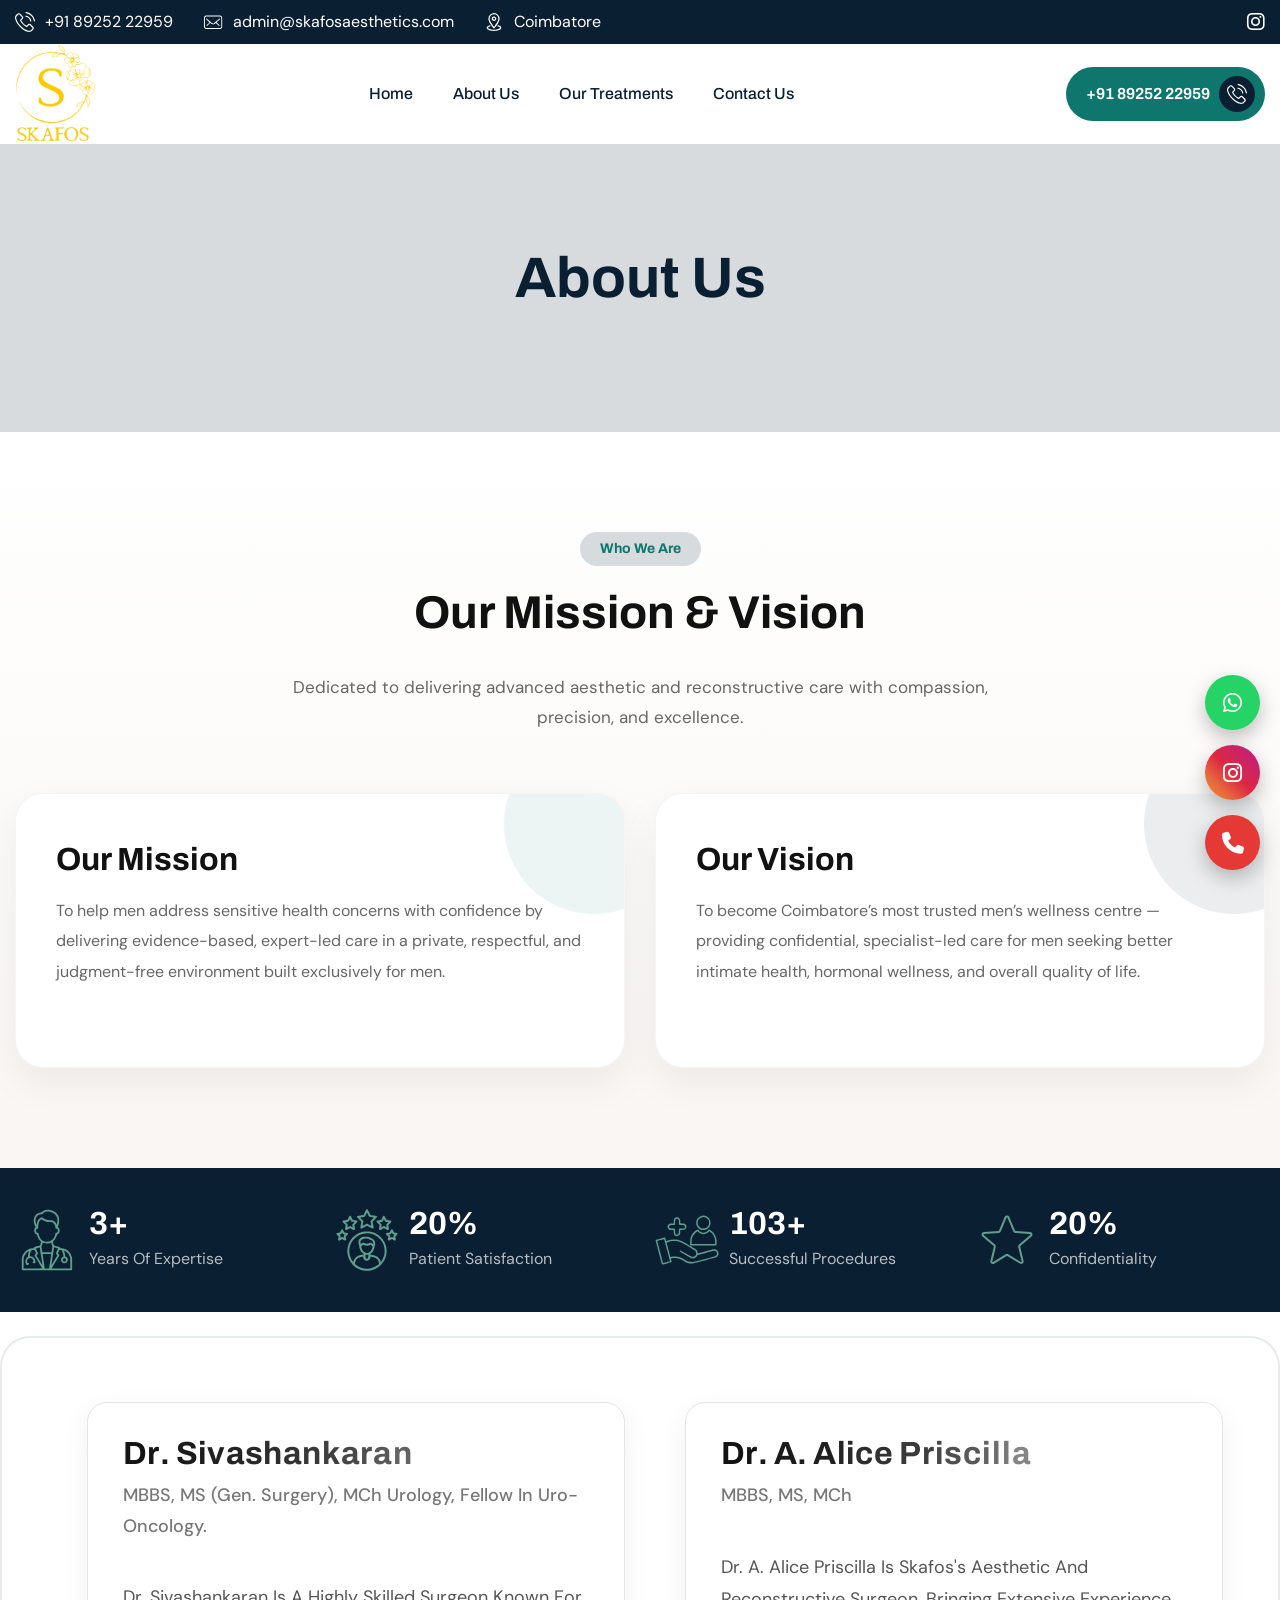
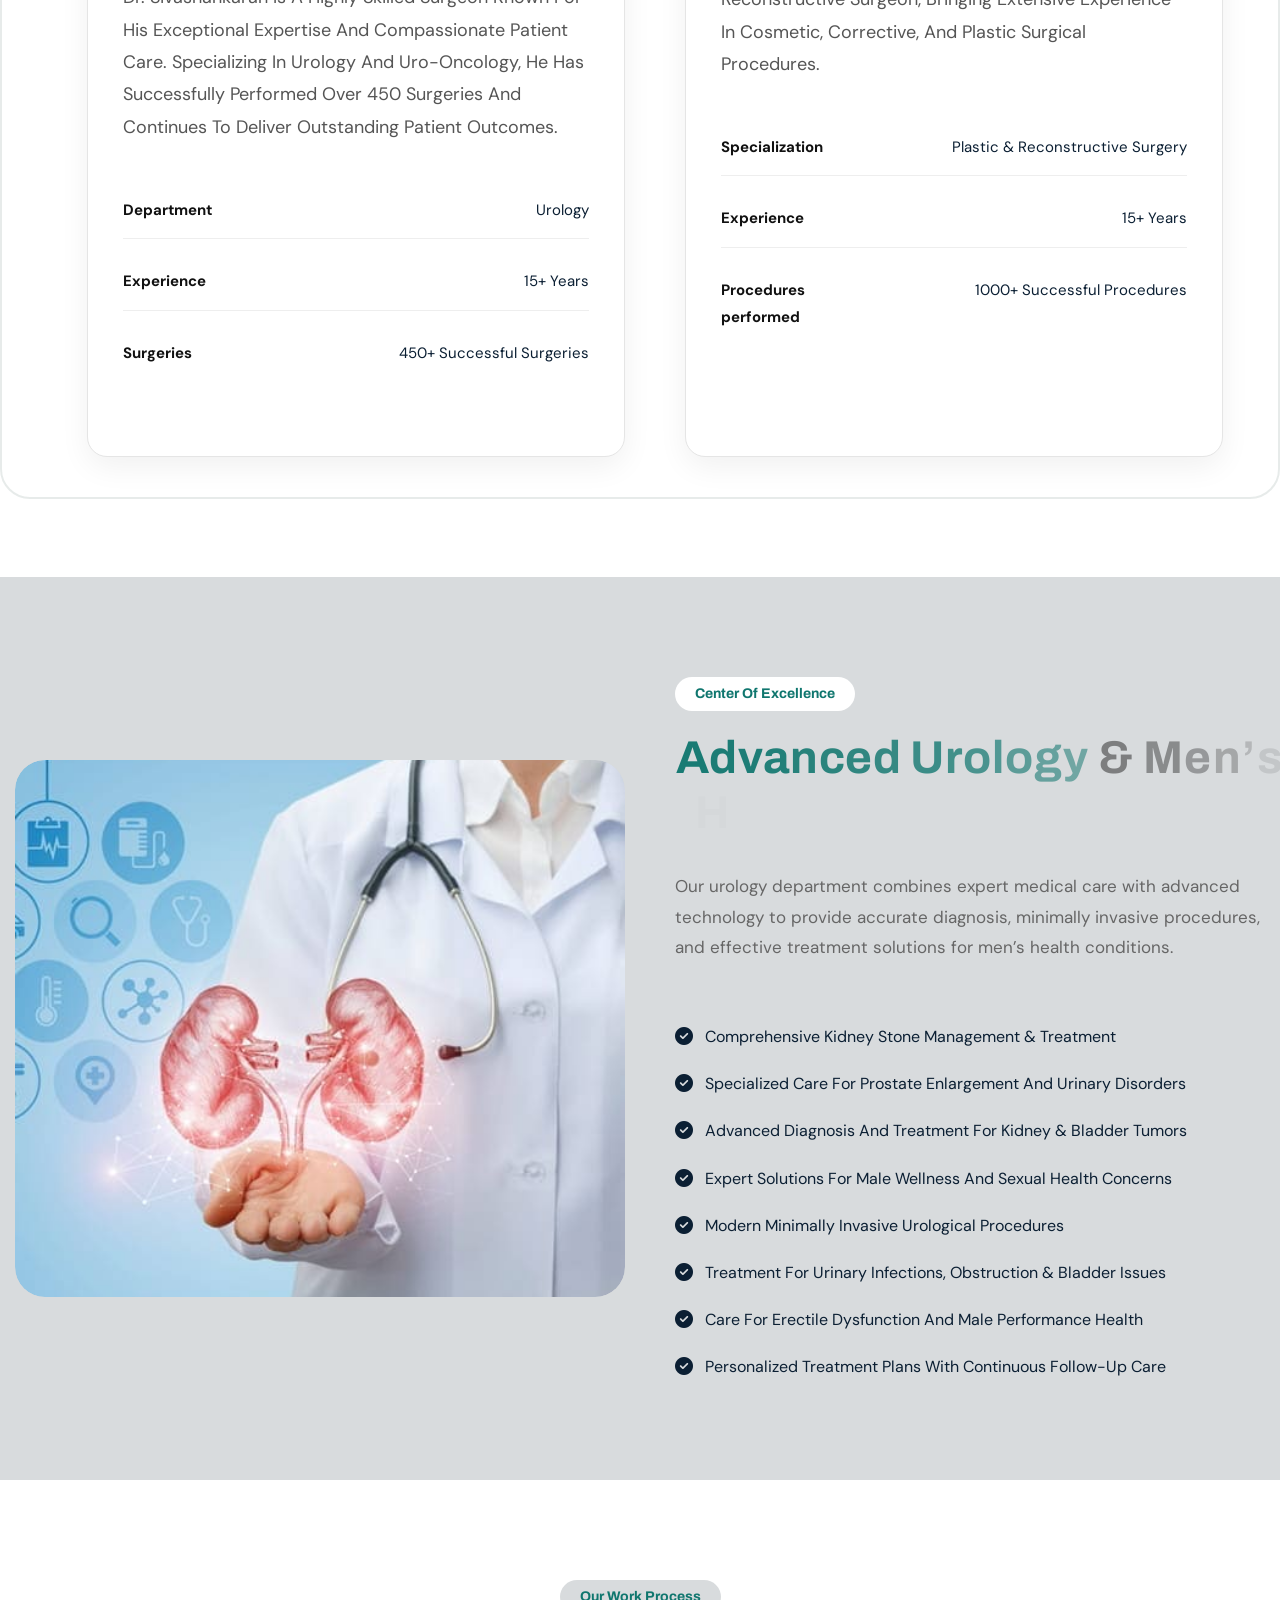
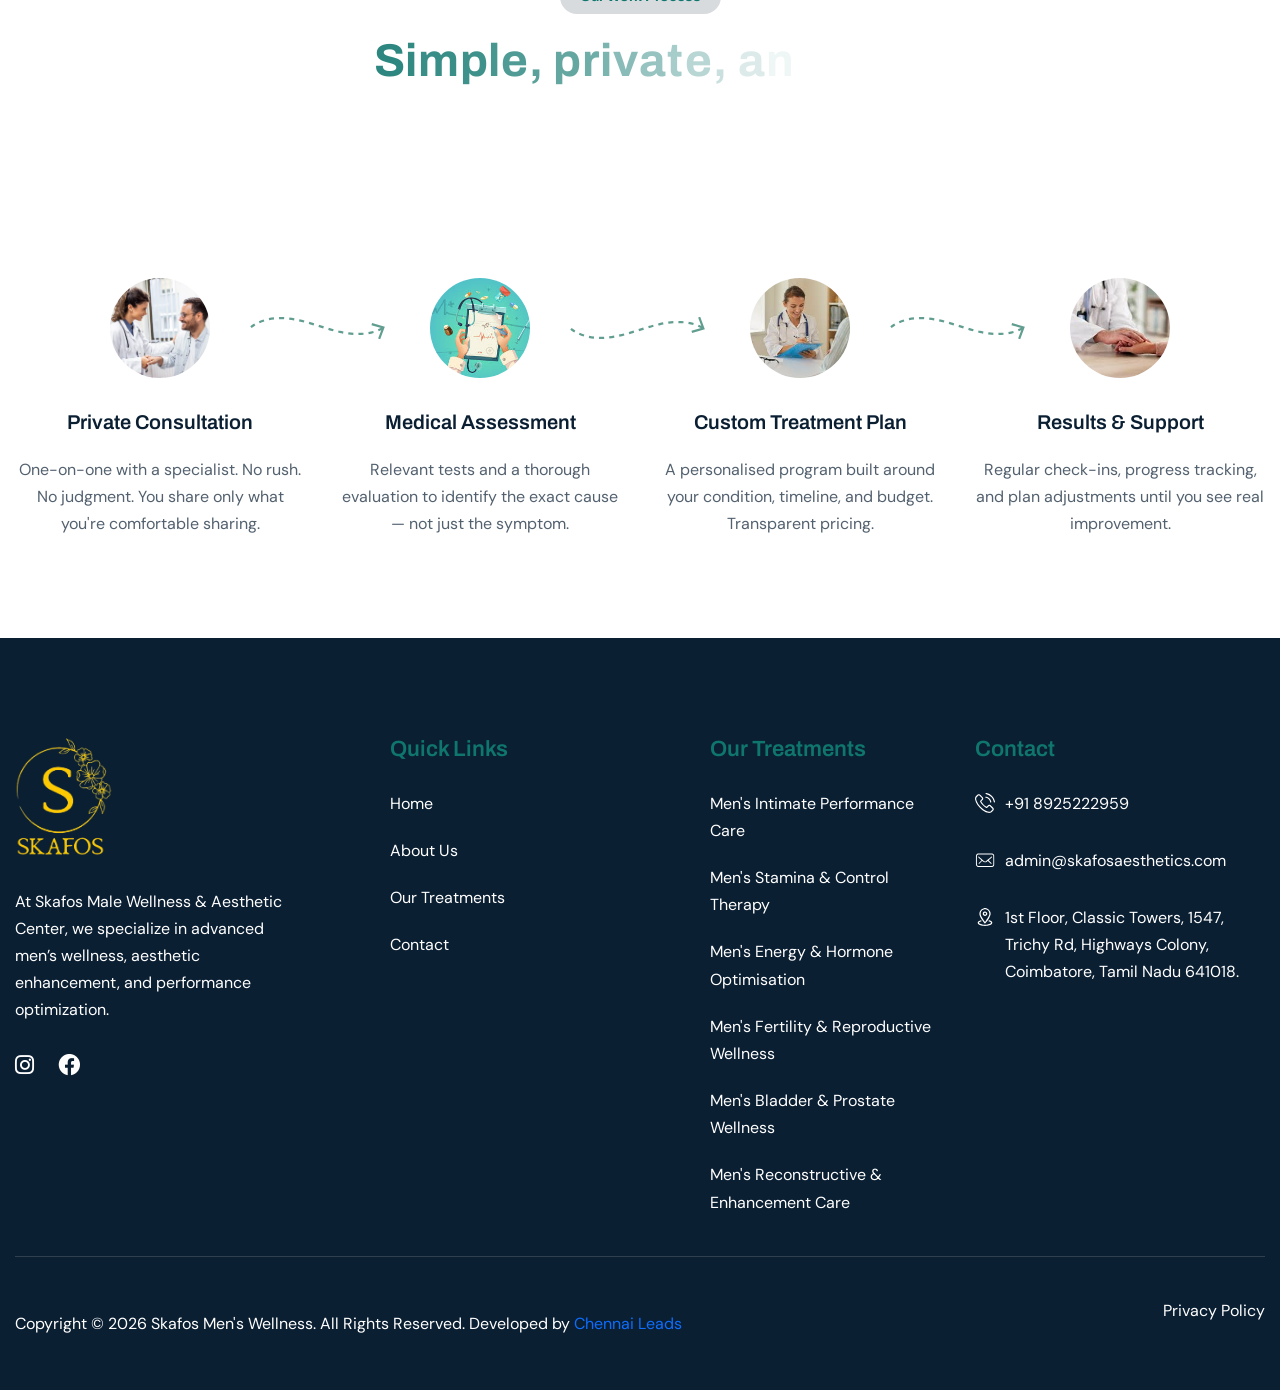
==== commit c9dc65a9: "Update about.html" ====
--- a/about.html
+++ b/about.html
@@ -413,7 +413,7 @@
                     <!-- Topbar Contact Information Start -->
                     <div class="topbar-contact-info">
                         <ul>
-                            <li><a href="tel:+918925222959"><img src="images/icon-phone.svg" alt="">+91 8925222959</a></li>
+                            <li><a href="tel:+918925222959"><img src="images/icon-phone.svg" alt="">+91 89252 22959</a></li>
                             <li><a href="mailto:admin@skafosaesthetics.com"><img src="images/icon-mail.svg" alt="">admin@skafosaesthetics.com
 </a></li>
                             <li class="hide-mobile"><a href="#"><img src="images/icon-location.svg" alt="">
@@ -466,7 +466,7 @@
                         </div>
                         <!-- Let’s Start Button Start -->
                         <div class="header-btn d-inline-flex">
-                            <a href="tel:+918925222959" class="btn-default">+91 8925222959</a>
+                            <a href="tel:+918925222959" class="btn-default">+91 89252 22959</a>
                         </div>
                         <!-- Let’s Start Button End -->
 					</div>
@@ -622,9 +622,9 @@
             <div class="col-lg-6">
                 <div class="mv-card mission-card">
 
-                    <div class="mv-icon">
+                    <!-- <div class="mv-icon">
                         <span>01</span>
-                    </div>
+                    </div> -->
 
                     <div class="mv-content">
                         <h3>Our Mission</h3>
@@ -647,9 +647,9 @@
             <div class="col-lg-6">
                 <div class="mv-card vision-card">
 
-                    <div class="mv-icon">
+                    <!-- <div class="mv-icon">
                         <span>02</span>
-                    </div>
+                    </div> -->
 
                     <div class="mv-content">
                         <h3>Our Vision</h3>
@@ -834,7 +834,6 @@
                     <div class="member-detail-content">
                         <p>
                            Dr. A. Alice Priscilla is Skafos's aesthetic and reconstructive surgeon, bringing extensive experience in cosmetic, corrective, and plastic surgical procedures.
-Her approach prioritises patient safety, natural outcomes, and precise surgical technique — ensuring that every procedure delivers results that are both clinically sound and aesthetically considered.
 
                         </p>
                     </div>
@@ -1254,4 +1253,4 @@
 </body>
 
 <!-- Mirrored from html.awaikenthemes.com/physiocare/contact.html by HTTrack Website Copier/3.x [XR&CO'2014], Mon, 18 May 2026 11:56:08 GMT -->
-</html>+</html>
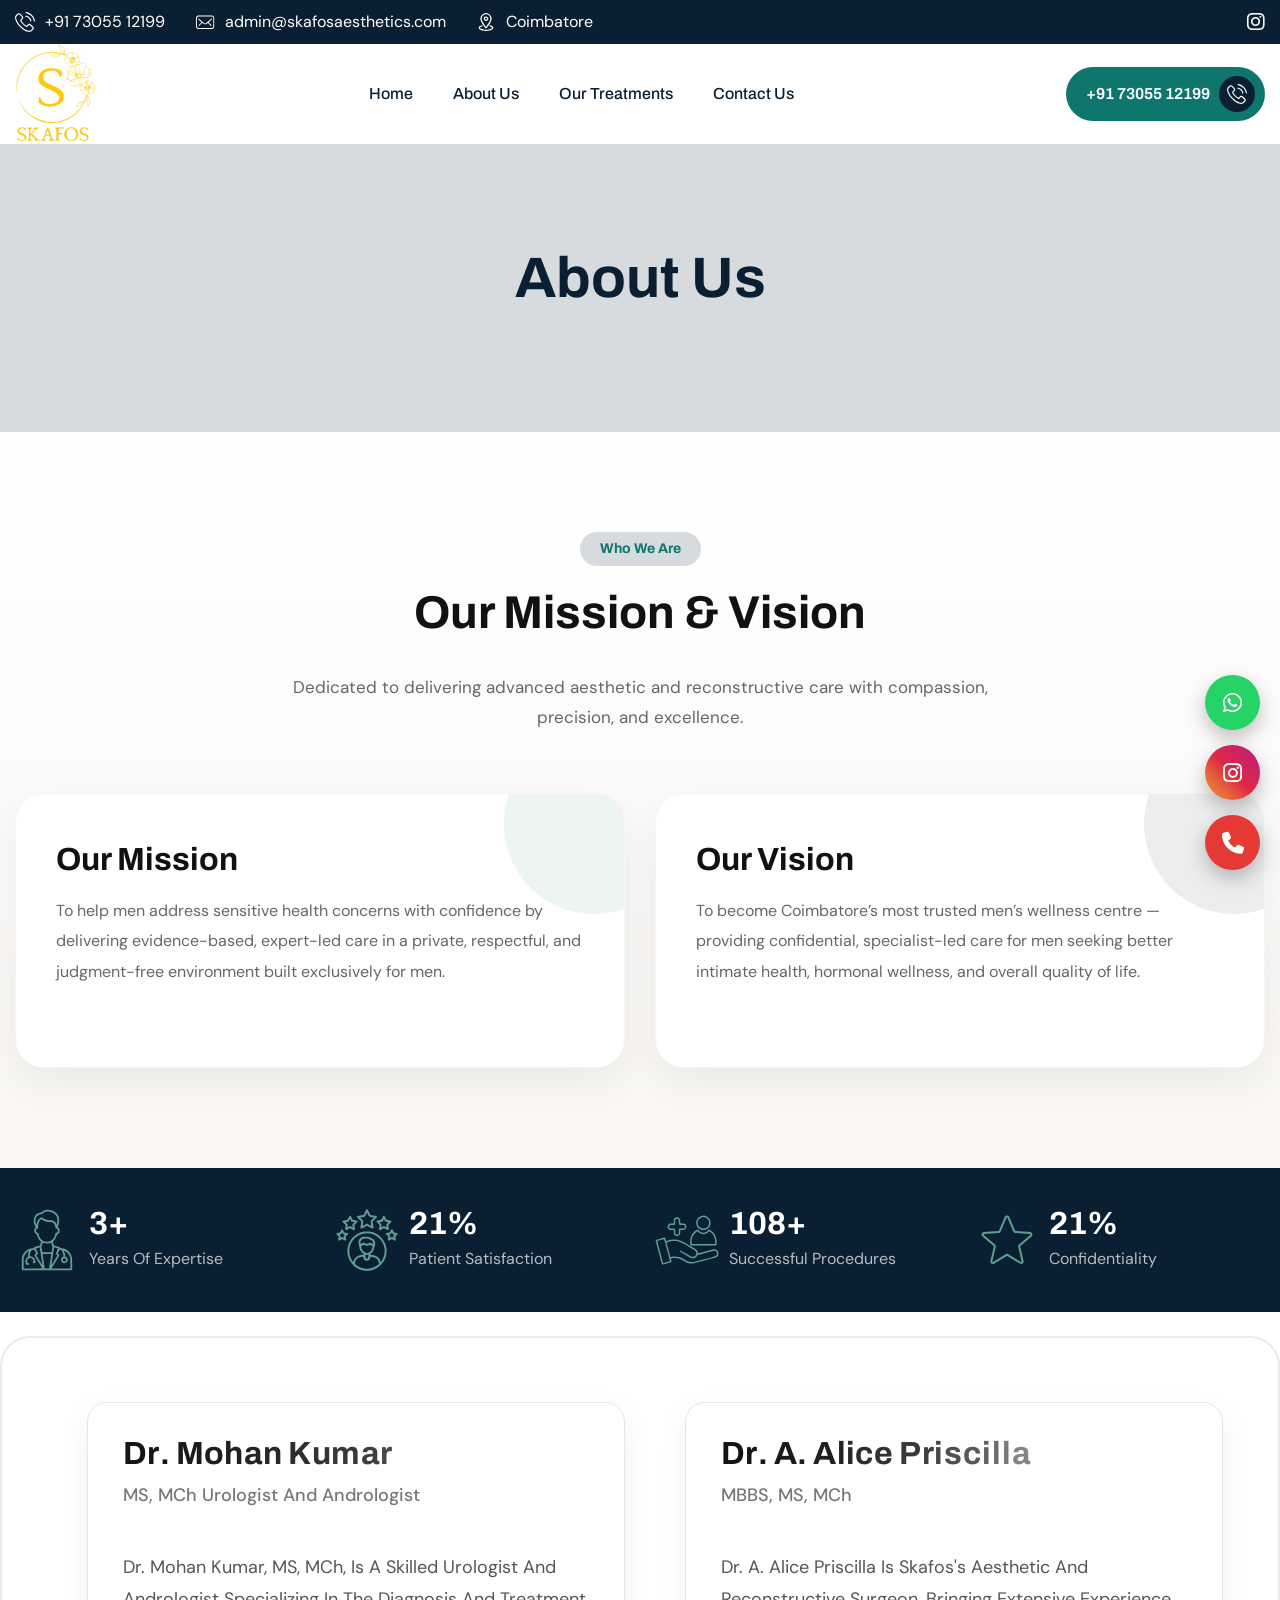
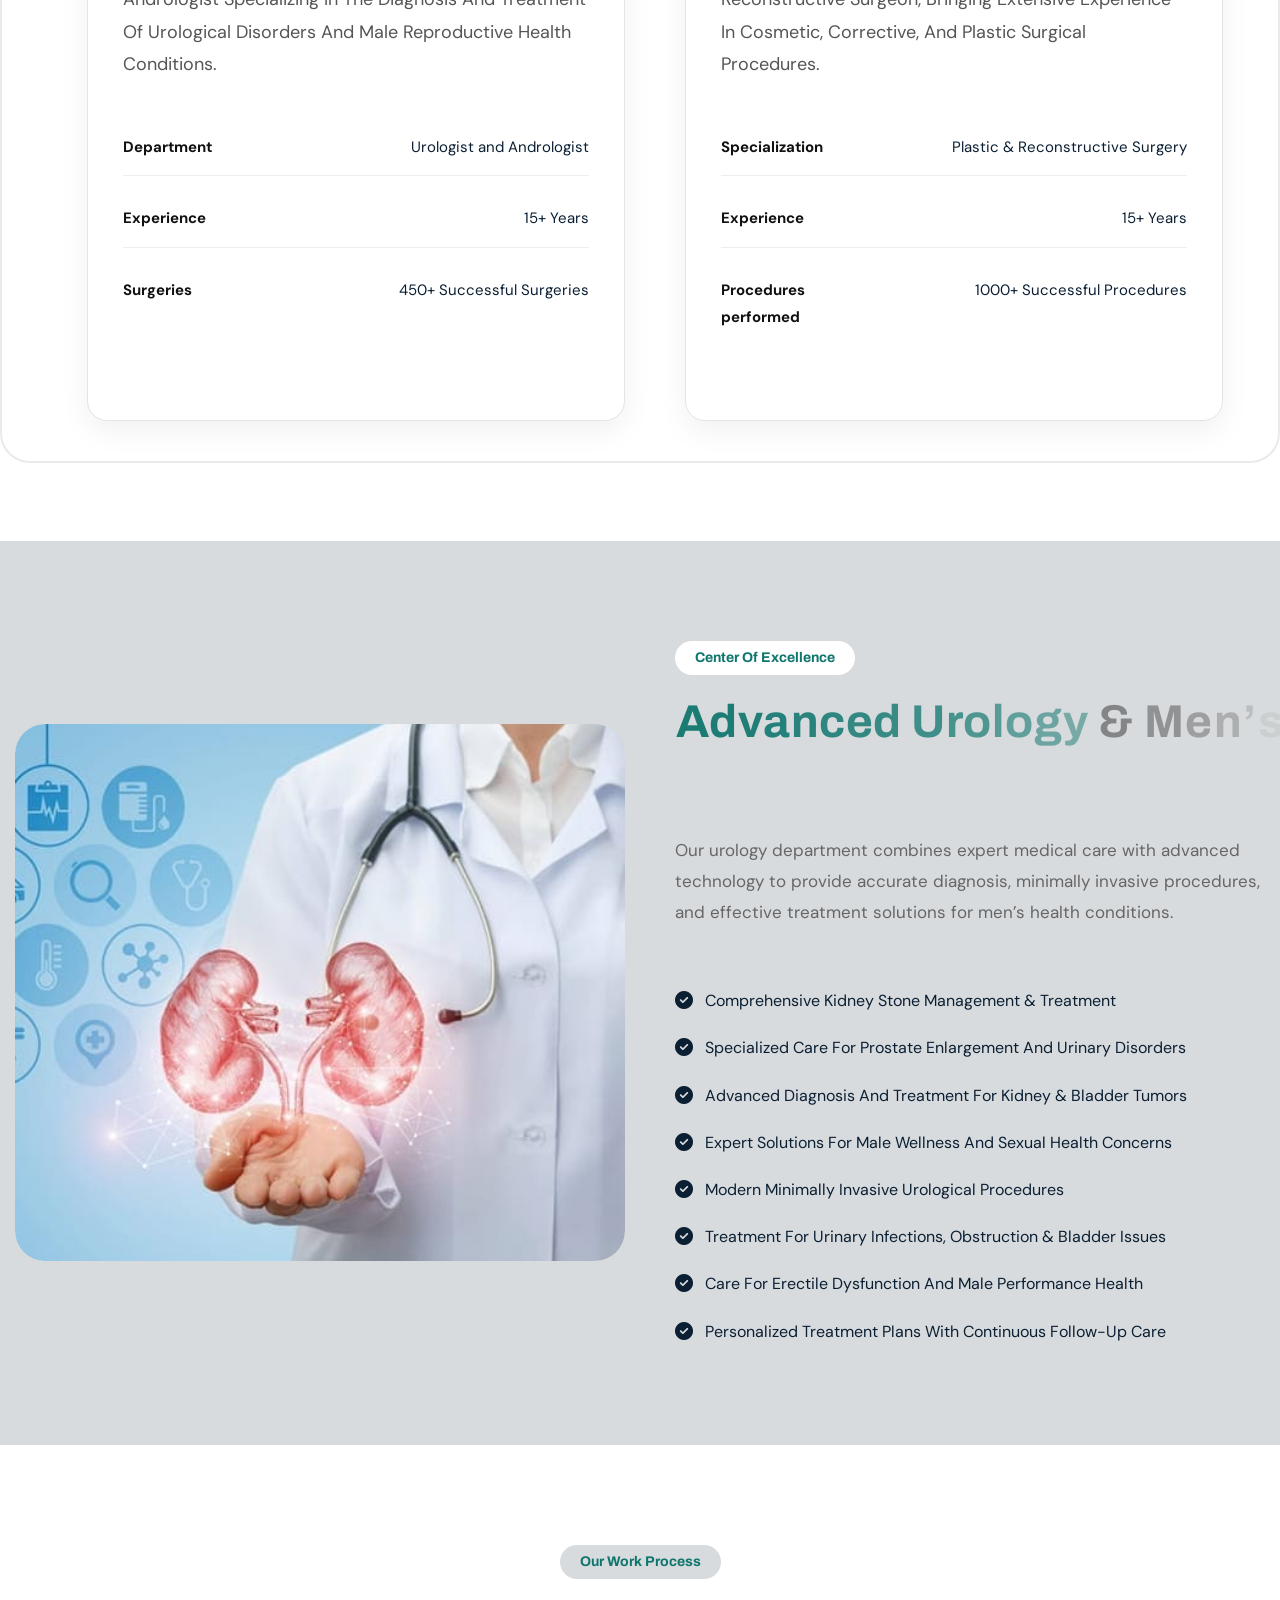
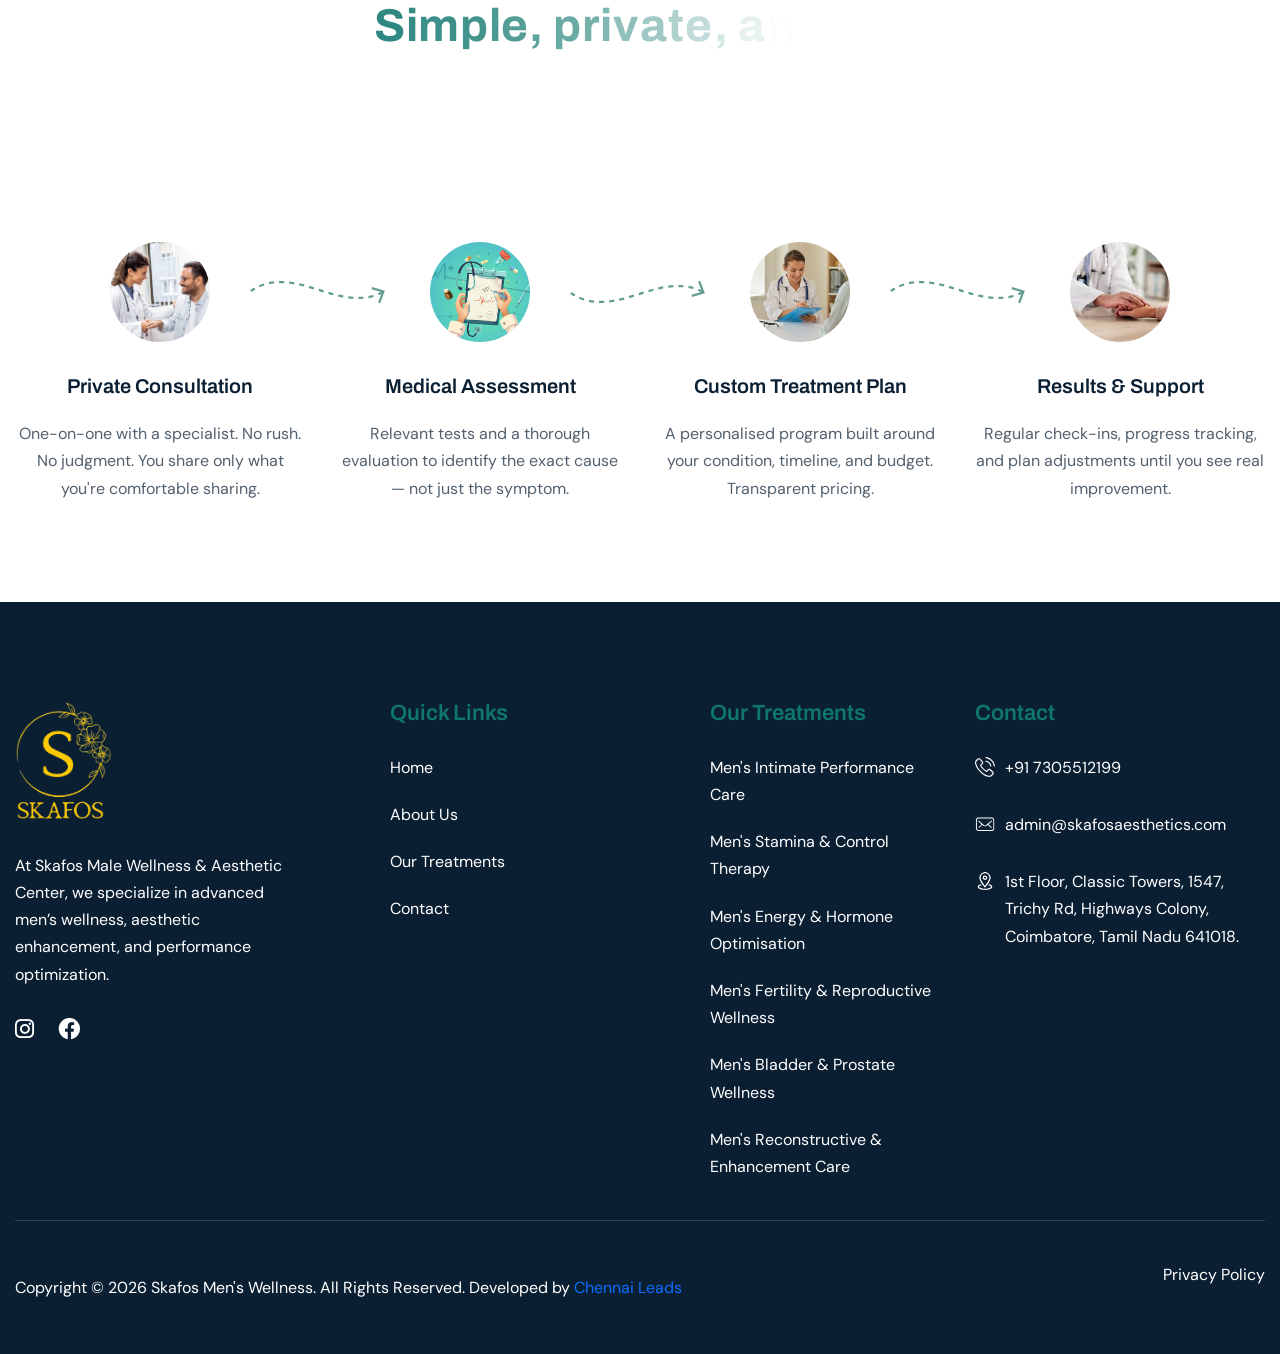
==== commit 93b8dde8: "Update about.html" ====
--- a/about.html
+++ b/about.html
@@ -389,7 +389,7 @@
 <div class="floating-contact">
 
   <!-- WhatsApp -->
-  <a href="https://wa.me/918925222959" target="_blank" class="contact-btn whatsapp">
+  <a href="https://wa.me/917305512199" target="_blank" class="contact-btn whatsapp">
     <i class="fab fa-whatsapp"></i>
   </a>
  <!-- Instagram -->
@@ -397,7 +397,7 @@
     <i class="fab fa-instagram"></i>
   </a>
   <!-- Call -->
-  <a href="tel:+918925222959" class="contact-btn call">
+  <a href="tel:+917305512199" class="contact-btn call">
     <i class="fas fa-phone"></i>
   </a>
 </div>
@@ -413,7 +413,7 @@
                     <!-- Topbar Contact Information Start -->
                     <div class="topbar-contact-info">
                         <ul>
-                            <li><a href="tel:+918925222959"><img src="images/icon-phone.svg" alt="">+91 89252 22959</a></li>
+                            <li><a href="tel:+917305512199"><img src="images/icon-phone.svg" alt="">+91 73055 12199</a></li>
                             <li><a href="mailto:admin@skafosaesthetics.com"><img src="images/icon-mail.svg" alt="">admin@skafosaesthetics.com
 </a></li>
                             <li class="hide-mobile"><a href="#"><img src="images/icon-location.svg" alt="">
@@ -466,7 +466,7 @@
                         </div>
                         <!-- Let’s Start Button Start -->
                         <div class="header-btn d-inline-flex">
-                            <a href="tel:+918925222959" class="btn-default">+91 89252 22959</a>
+                            <a href="tel:+917305512199" class="btn-default">+91 73055 12199</a>
                         </div>
                         <!-- Let’s Start Button End -->
 					</div>
@@ -775,21 +775,20 @@
 
                     <div class="member-detail-header">
                         <h2 class="text-anime-style-2">
-                            Dr. Sivashankaran
+                         Dr. Mohan Kumar
                         </h2>
 
                         <p>
-                            MBBS, MS (Gen. Surgery), MCh Urology, Fellow in Uro-Oncology.
+                          MS, MCh
+Urologist and Andrologist
                         </p>
                     </div>
 
                     <div class="member-detail-content">
                         <p>
-                            Dr. Sivashankaran is a highly skilled surgeon known for his
-                            exceptional expertise and compassionate patient care.
-                            Specializing in Urology and Uro-Oncology, he has successfully
-                            performed over 450 surgeries and continues to deliver outstanding
-                            patient outcomes.
+                          Dr. Mohan Kumar, MS, MCh, is a skilled Urologist and Andrologist
+specializing in the diagnosis and treatment of urological disorders and
+male reproductive health conditions.
                         </p>
                     </div>
 
@@ -797,7 +796,7 @@
                         <ul>
                             <li>
                                 <span>Department</span>
-                                Urology
+                           Urologist and Andrologist
                             </li>
 
                             <li>
@@ -1128,7 +1127,7 @@
                                     <img src="images/icon-phone.svg" alt="">
                                 </div>
                                 <div class="footer-info-box-content">
-                                   <a href="tel:+918925222959"><p>+91 8925222959</p></a>
+                                   <a href="tel:+917305512199"><p>+91 7305512199</p></a>
                                 </div>                                
                             </div>
                             <!-- Footer Info Box End -->
--- a/css/custom.css
+++ b/css/custom.css
@@ -1321,8 +1321,8 @@
 
 .service-item .icon-box{
 	background-color: var(--secondary-color);
-	height: 52px;
-	width: 52px;
+	height: 100px;
+	width: 100px;
 	border-radius: 10px;
 	display: flex;
 	align-items: center;
@@ -1352,7 +1352,7 @@
 .service-item .icon-box img{
 	position: relative;
 	z-index: 1;
-	max-width: 30px;
+	max-width: 100px;
 }
 
 .service-item .service-body{
@@ -5102,4 +5102,4 @@
 	.error-page-content-heading h2{
 		font-size: 26px;
 	}
-}+}
